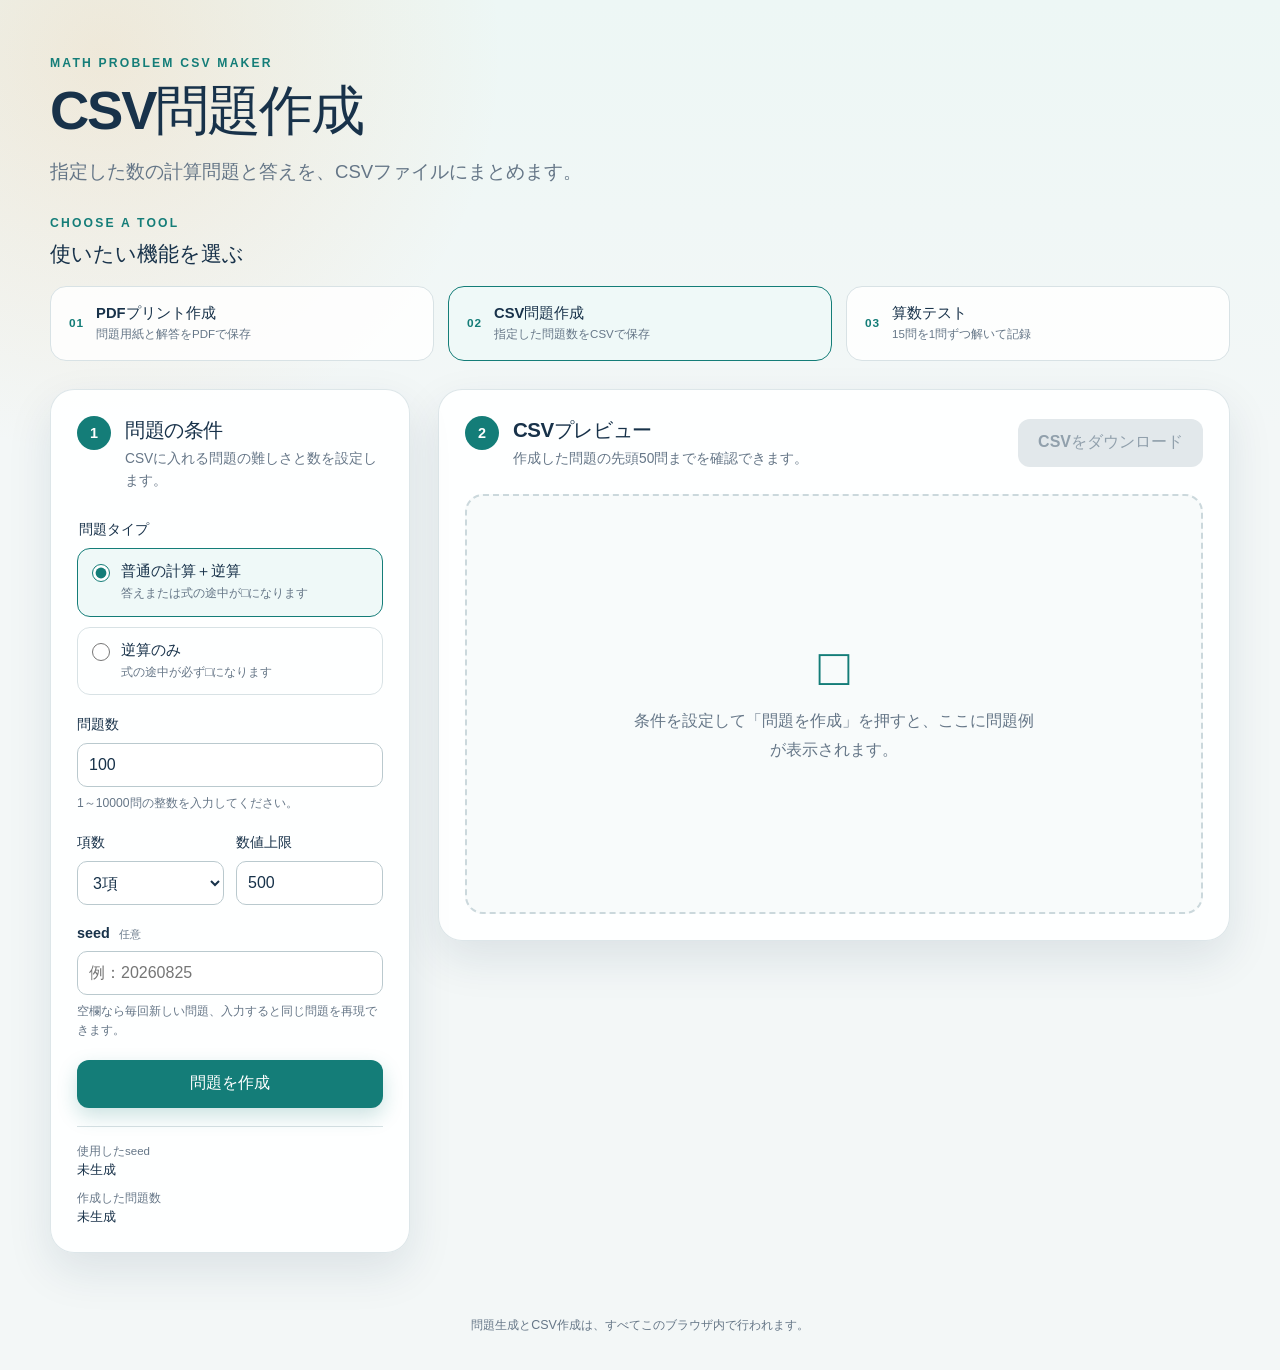
==== csv.html @ 553cdfaf "add 2 specification" ====
<!doctype html>
<html lang="ja">
<head>
  <meta charset="utf-8">
  <meta name="viewport" content="width=device-width, initial-scale=1">
  <meta name="description" content="条件を指定して算数問題を作成し、問題と答えをCSVファイルで保存できるツールです。">
  <meta name="color-scheme" content="light">
  <meta http-equiv="Content-Security-Policy" content="default-src 'self'; script-src 'self'; style-src 'self'; font-src 'self'; connect-src 'self'; img-src 'self' data: blob:; worker-src 'self' blob:; object-src 'none'; base-uri 'self'; form-action 'self'">
  <title>CSV問題作成｜算数プリント作成ツール</title>
  <link rel="stylesheet" href="css/style.css">
  <script defer src="js/generator.js"></script>
  <script defer src="js/csv.js"></script>
</head>
<body>
  <header class="site-header site-header--compact">
    <div class="site-header__inner">
      <p class="eyebrow">MATH PROBLEM CSV MAKER</p>
      <h1>CSV問題作成</h1>
      <p class="lead">指定した数の計算問題と答えを、CSVファイルにまとめます。</p>
    </div>
  </header>

  <nav class="feature-nav" aria-labelledby="feature-nav-title">
    <div class="feature-nav__inner">
      <div class="feature-nav__heading">
        <p class="eyebrow">CHOOSE A TOOL</p>
        <h2 id="feature-nav-title">使いたい機能を選ぶ</h2>
      </div>
      <div class="feature-nav__list">
        <a class="feature-card" href="index.html">
          <span class="feature-card__number" aria-hidden="true">01</span>
          <strong>PDFプリント作成</strong>
          <small>問題用紙と解答をPDFで保存</small>
        </a>
        <a class="feature-card is-current" href="#csv-form" aria-current="page">
          <span class="feature-card__number" aria-hidden="true">02</span>
          <strong>CSV問題作成</strong>
          <small>指定した問題数をCSVで保存</small>
        </a>
        <a class="feature-card" href="test.html">
          <span class="feature-card__number" aria-hidden="true">03</span>
          <strong>算数テスト</strong>
          <small>15問を1問ずつ解いて記録</small>
        </a>
      </div>
    </div>
  </nav>

  <main class="app-shell">
    <section class="settings-card" aria-labelledby="settings-title">
      <div class="section-heading">
        <span class="step-number" aria-hidden="true">1</span>
        <div>
          <h2 id="settings-title">問題の条件</h2>
          <p>CSVに入れる問題の難しさと数を設定します。</p>
        </div>
      </div>

      <form id="csv-form" novalidate>
        <fieldset class="form-group">
          <legend>問題タイプ</legend>
          <label class="choice-card">
            <input type="radio" name="problem-type" value="mixed" checked>
            <span>
              <strong>普通の計算＋逆算</strong>
              <small>答えまたは式の途中が□になります</small>
            </span>
          </label>
          <label class="choice-card">
            <input type="radio" name="problem-type" value="inverse">
            <span>
              <strong>逆算のみ</strong>
              <small>式の途中が必ず□になります</small>
            </span>
          </label>
        </fieldset>

        <label class="form-field" for="csv-problem-count">
          <span>問題数</span>
          <input id="csv-problem-count" name="problem-count" type="number" value="100" min="1" max="10000" step="1" inputmode="numeric" required aria-describedby="csv-problem-count-help">
          <small id="csv-problem-count-help">1～10000問の整数を入力してください。</small>
        </label>

        <div class="form-row">
          <label class="form-field" for="term-count">
            <span>項数</span>
            <select id="term-count" name="term-count">
              <option value="2">2項</option>
              <option value="3" selected>3項</option>
              <option value="4">4項</option>
            </select>
          </label>

          <label class="form-field" for="max-int">
            <span>数値上限</span>
            <input id="max-int" name="max-int" type="number" value="500" min="10" max="10000" step="1" inputmode="numeric" required>
          </label>
        </div>

        <label class="form-field" for="seed">
          <span>seed <em>任意</em></span>
          <input id="seed" name="seed" type="text" maxlength="80" autocomplete="off" placeholder="例：20260825" aria-describedby="seed-help">
          <small id="seed-help">空欄なら毎回新しい問題、入力すると同じ問題を再現できます。</small>
        </label>

        <div id="form-error" class="error-message" role="alert" aria-live="assertive" hidden></div>

        <button class="primary-button" type="submit">問題を作成</button>
      </form>

      <dl class="generation-status" aria-live="polite">
        <div>
          <dt>使用したseed</dt>
          <dd><output id="used-seed">未生成</output></dd>
        </div>
        <div>
          <dt>作成した問題数</dt>
          <dd><output id="generated-count">未生成</output></dd>
        </div>
      </dl>
    </section>

    <section class="preview-section" aria-labelledby="preview-title">
      <div class="preview-toolbar">
        <div class="section-heading">
          <span class="step-number" aria-hidden="true">2</span>
          <div>
            <h2 id="preview-title">CSVプレビュー</h2>
            <p id="preview-description">作成した問題の先頭50問までを確認できます。</p>
          </div>
        </div>
        <button id="csv-download-button" class="secondary-button" type="button" disabled>CSVをダウンロード</button>
      </div>

      <div id="preview-empty" class="preview-empty">
        <p class="preview-empty__symbol" aria-hidden="true">□</p>
        <p>条件を設定して「問題を作成」を押すと、ここに問題例が表示されます。</p>
      </div>

      <div id="problem-preview" class="problem-preview" hidden>
        <table class="problem-preview__table">
          <thead>
            <tr>
              <th scope="col">問題</th>
              <th scope="col">答え</th>
            </tr>
          </thead>
          <tbody id="problem-preview-body"></tbody>
        </table>
      </div>
    </section>
  </main>

  <footer class="site-footer">
    <p>問題生成とCSV作成は、すべてこのブラウザ内で行われます。</p>
  </footer>

  <noscript>
    <p class="noscript-message">このツールを使うにはJavaScriptを有効にしてください。</p>
  </noscript>
</body>
</html>
---- css/style.css ----
:root {
  --ink: #18324a;
  --muted: #657687;
  --paper: #ffffff;
  --canvas: #f3f7f7;
  --line: #d8e2e5;
  --primary: #147d78;
  --primary-dark: #0d615d;
  --accent: #f2a65a;
  --danger: #b3261e;
  --danger-bg: #fff0ef;
  --shadow: 0 18px 45px rgb(24 50 74 / 10%);
  font-family: "Yu Gothic", "Hiragino Kaku Gothic ProN", Meiryo, sans-serif;
  color: var(--ink);
  background: var(--canvas);
  font-synthesis: none;
}

* {
  box-sizing: border-box;
}

[hidden] {
  display: none !important;
}

html {
  min-width: 320px;
  background: var(--canvas);
}

body {
  min-height: 100vh;
  margin: 0;
  background:
    radial-gradient(circle at 8% 4%, rgb(242 166 90 / 18%), transparent 25rem),
    linear-gradient(180deg, #edf7f5 0, var(--canvas) 27rem);
}

button,
input,
select {
  font: inherit;
}

button {
  cursor: pointer;
}

button:disabled {
  cursor: not-allowed;
}

.site-header {
  padding: 56px 24px 42px;
}

.site-header__inner {
  width: min(1180px, 100%);
  margin: 0 auto;
}

.site-header--compact {
  padding-bottom: 28px;
}

.eyebrow {
  margin: 0 0 10px;
  color: var(--primary);
  font-size: 0.76rem;
  font-weight: 800;
  letter-spacing: 0.18em;
}

h1,
h2,
p {
  margin-top: 0;
}

h1 {
  margin-bottom: 12px;
  font-size: clamp(2rem, 5vw, 3.4rem);
  line-height: 1.15;
  letter-spacing: -0.04em;
}

.lead {
  max-width: 42rem;
  margin-bottom: 0;
  color: var(--muted);
  font-size: clamp(1rem, 2vw, 1.16rem);
  line-height: 1.8;
}

.feature-nav {
  width: min(1180px, calc(100% - 48px));
  margin: 0 auto 28px;
}

.feature-nav__inner {
  display: grid;
  gap: 18px;
}

.feature-nav__heading h2 {
  margin-bottom: 0;
  font-size: 1.3rem;
}

.feature-nav__list {
  display: grid;
  grid-template-columns: repeat(3, minmax(0, 1fr));
  gap: 14px;
}

.feature-card {
  display: grid;
  grid-template-columns: auto 1fr;
  gap: 3px 12px;
  align-items: center;
  min-width: 0;
  padding: 17px 18px;
  border: 1px solid var(--line);
  border-radius: 16px;
  color: var(--ink);
  background: rgb(255 255 255 / 84%);
  text-decoration: none;
  transition: border-color 160ms ease, transform 160ms ease, box-shadow 160ms ease;
}

.feature-card:hover {
  border-color: var(--primary);
  box-shadow: 0 8px 24px rgb(24 50 74 / 9%);
  transform: translateY(-1px);
}

.feature-card:focus-visible {
  outline: 3px solid rgb(242 166 90 / 55%);
  outline-offset: 3px;
}

.feature-card.is-current {
  border-color: var(--primary);
  background: #eff9f8;
}

.feature-card__number {
  grid-row: 1 / 3;
  color: var(--primary);
  font-size: 0.74rem;
  font-weight: 900;
  letter-spacing: 0.08em;
}

.feature-card strong,
.feature-card small {
  min-width: 0;
}

.feature-card strong {
  font-size: 0.92rem;
}

.feature-card small {
  color: var(--muted);
  font-size: 0.72rem;
  line-height: 1.45;
}

.app-shell {
  display: grid;
  grid-template-columns: minmax(280px, 360px) minmax(0, 1fr);
  gap: 28px;
  align-items: start;
  width: min(1180px, calc(100% - 48px));
  margin: 0 auto 64px;
}

.settings-card,
.preview-section {
  border: 1px solid rgb(216 226 229 / 85%);
  border-radius: 24px;
  background: rgb(255 255 255 / 92%);
  box-shadow: var(--shadow);
}

.settings-card {
  position: sticky;
  top: 24px;
  padding: 26px;
}

.section-heading {
  display: flex;
  gap: 14px;
  align-items: flex-start;
}

.section-heading h2 {
  margin-bottom: 4px;
  font-size: 1.28rem;
  letter-spacing: -0.02em;
}

.section-heading p {
  margin-bottom: 0;
  color: var(--muted);
  font-size: 0.86rem;
  line-height: 1.6;
}

.step-number {
  display: grid;
  flex: 0 0 34px;
  width: 34px;
  height: 34px;
  place-items: center;
  border-radius: 50%;
  color: #fff;
  background: var(--primary);
  font-size: 0.9rem;
  font-weight: 800;
}

#generator-form,
#csv-form,
#test-settings-form {
  display: grid;
  gap: 20px;
  margin-top: 28px;
}

.form-group {
  display: grid;
  gap: 10px;
  min-width: 0;
  margin: 0;
  padding: 0;
  border: 0;
}

.form-group legend,
.form-field > span {
  margin-bottom: 9px;
  font-size: 0.9rem;
  font-weight: 800;
}

.choice-card {
  display: flex;
  gap: 11px;
  align-items: flex-start;
  padding: 13px 14px;
  border: 1px solid var(--line);
  border-radius: 13px;
  transition: border-color 160ms ease, background 160ms ease;
}

.choice-card:has(input:checked) {
  border-color: var(--primary);
  background: #eff9f8;
}

.choice-card input {
  width: 18px;
  height: 18px;
  margin: 2px 0 0;
  accent-color: var(--primary);
}

.choice-card span {
  display: grid;
  gap: 3px;
}

.choice-card strong {
  font-size: 0.92rem;
}

.choice-card small,
.form-field small {
  color: var(--muted);
  font-size: 0.76rem;
  line-height: 1.55;
}

.form-row {
  display: grid;
  grid-template-columns: 1fr 1fr;
  gap: 12px;
}

.form-field {
  display: grid;
  min-width: 0;
}

.form-field em {
  margin-left: 5px;
  color: var(--muted);
  font-size: 0.7rem;
  font-style: normal;
  font-weight: 500;
}

.form-field > .form-field__label-row {
  display: flex;
  gap: 8px;
  align-items: baseline;
  flex-wrap: wrap;
}

.form-field .form-field__inline-help {
  margin: 0;
  font-weight: 500;
  white-space: nowrap;
}

.form-field input,
.form-field select {
  width: 100%;
  min-height: 44px;
  padding: 9px 11px;
  border: 1px solid #bac9ce;
  border-radius: 10px;
  color: var(--ink);
  background: #fff;
  outline: none;
}

.form-field input:focus,
.form-field select:focus,
.choice-card:has(input:focus-visible) {
  border-color: var(--primary);
  box-shadow: 0 0 0 3px rgb(20 125 120 / 16%);
}

.form-field small {
  margin-top: 7px;
}

.error-message {
  padding: 12px 14px;
  border: 1px solid #f3b9b4;
  border-radius: 10px;
  color: var(--danger);
  background: var(--danger-bg);
  font-size: 0.84rem;
  line-height: 1.6;
}

.primary-button,
.secondary-button {
  min-height: 48px;
  border: 0;
  border-radius: 12px;
  font-weight: 800;
  transition: transform 160ms ease, box-shadow 160ms ease, background 160ms ease;
}

.primary-button {
  color: #fff;
  background: var(--primary);
  box-shadow: 0 8px 20px rgb(20 125 120 / 22%);
}

.primary-button:hover:not(:disabled) {
  background: var(--primary-dark);
  transform: translateY(-1px);
}

.primary-button:focus-visible,
.secondary-button:focus-visible {
  outline: 3px solid rgb(242 166 90 / 55%);
  outline-offset: 3px;
}

.generation-status {
  margin: 18px 0 0;
  padding-top: 17px;
  border-top: 1px solid var(--line);
}

.generation-status div {
  display: grid;
  gap: 3px;
}

.generation-status div + div {
  margin-top: 12px;
}

.generation-status dt {
  color: var(--muted);
  font-size: 0.72rem;
}

.generation-status dd {
  overflow-wrap: anywhere;
  margin: 0;
  font-family: ui-monospace, SFMono-Regular, Consolas, monospace;
  font-size: 0.8rem;
}

.preview-section {
  min-width: 0;
  padding: 26px;
}

.preview-toolbar {
  display: flex;
  gap: 18px;
  align-items: center;
  justify-content: space-between;
  margin-bottom: 24px;
}

.secondary-button {
  flex: 0 0 auto;
  padding: 0 20px;
  color: #fff;
  background: var(--ink);
}

.secondary-button:hover:not(:disabled) {
  background: #0d2235;
  transform: translateY(-1px);
}

.secondary-button:disabled {
  color: #91a0ac;
  background: #e2e8eb;
}

.preview-empty {
  display: grid;
  min-height: 420px;
  padding: 40px;
  place-content: center;
  text-align: center;
  border: 2px dashed #cbd8dc;
  border-radius: 18px;
  color: var(--muted);
  background: #f8fbfb;
}

.preview-empty__symbol {
  margin-bottom: 14px;
  color: var(--primary);
  font-size: 3.2rem;
  line-height: 1;
}

.preview-empty p:last-child {
  max-width: 25rem;
  margin-bottom: 0;
  line-height: 1.8;
}

.problem-preview {
  min-width: 0;
  overflow: hidden;
  border: 1px solid #cbd8dc;
  border-radius: 18px;
  background: #fff;
}

.problem-preview__table {
  width: 100%;
  border-collapse: collapse;
  table-layout: fixed;
}

.problem-preview__table th {
  padding: 14px 18px;
  color: #fff;
  background: var(--ink);
  font-weight: 700;
  text-align: left;
}

.problem-preview__table th:first-child,
.problem-preview__table td:first-child {
  width: 74%;
}

.problem-preview__table th:last-child,
.problem-preview__table td:last-child {
  width: 26%;
  border-left: 1px solid #cbd8dc;
  text-align: center;
}

.problem-preview__table td {
  padding: 14px 18px;
  border-top: 1px solid #dce5e8;
  color: #17212b;
  font-size: 1rem;
  line-height: 1.65;
  overflow-wrap: anywhere;
  vertical-align: middle;
}

.problem-preview__table tbody tr:nth-child(even) {
  background: #f5f9f9;
}

.problem-preview__number {
  display: inline-block;
  width: 2.6em;
  color: var(--muted);
  font-size: 0.86em;
  font-variant-numeric: tabular-nums;
}

.problem-preview__expression {
  font-weight: 600;
}

.problem-preview__answer {
  color: var(--primary-dark) !important;
  font-size: 1.08rem !important;
  font-weight: 800;
  font-variant-numeric: tabular-nums;
}

.test-shell {
  width: min(820px, calc(100% - 48px));
  margin: 0 auto 64px;
}

.test-settings {
  position: static;
  width: min(580px, 100%);
  margin: 0 auto;
}

.test-card,
.results-card {
  padding: clamp(24px, 5vw, 48px);
  border: 1px solid rgb(216 226 229 / 85%);
  border-radius: 24px;
  background: rgb(255 255 255 / 94%);
  box-shadow: var(--shadow);
}

.test-progress-row {
  display: flex;
  gap: 18px;
  align-items: baseline;
  justify-content: space-between;
}

.test-progress,
.test-seed {
  margin-bottom: 10px;
}

.test-progress {
  color: var(--primary-dark);
  font-size: 1.05rem;
  font-weight: 900;
}

.test-seed {
  max-width: 55%;
  overflow-wrap: anywhere;
  color: var(--muted);
  font-family: ui-monospace, SFMono-Regular, Consolas, monospace;
  font-size: 0.7rem;
}

.progress-track {
  height: 8px;
  overflow: hidden;
  border-radius: 999px;
  background: #e1eceb;
}

.progress-track span {
  display: block;
  width: 0;
  height: 100%;
  border-radius: inherit;
  background: var(--primary);
  transition: width 240ms ease;
}

.test-expression {
  position: absolute;
  width: 1px;
  height: 1px;
  overflow: hidden;
  clip: rect(0 0 0 0);
  white-space: nowrap;
}

.test-expression__value {
  margin: clamp(44px, 8vw, 72px) 0;
  font-size: clamp(1.7rem, 6vw, 3rem);
  font-weight: 800;
  line-height: 1.45;
  text-align: center;
  overflow-wrap: anywhere;
}

.answer-form {
  display: grid;
  grid-template-columns: minmax(0, 1fr) auto;
  gap: 14px;
  align-items: end;
  width: min(520px, 100%);
  margin: 0 auto;
}

.answer-form .primary-button {
  min-width: 140px;
  padding: 0 24px;
}

.answer-form input {
  font-size: 1.25rem;
  font-weight: 700;
  text-align: center;
}

.answer-feedback {
  min-height: 1.8em;
  margin: 18px 0 0;
  font-weight: 800;
  text-align: center;
}

.answer-feedback.is-correct {
  color: var(--primary-dark);
}

.answer-feedback.is-incorrect {
  color: var(--danger);
}

.results-heading {
  margin-bottom: 28px;
  text-align: center;
}

.results-heading h2 {
  margin-bottom: 8px;
  font-size: clamp(1.5rem, 4vw, 2.1rem);
}

.results-heading p:last-child {
  margin-bottom: 0;
  color: var(--muted);
}

.summary-grid {
  display: grid;
  grid-template-columns: repeat(5, minmax(0, 1fr));
  gap: 10px;
  margin: 0 0 24px;
}

.summary-grid div {
  min-width: 0;
  padding: 14px 10px;
  border-radius: 12px;
  background: #f1f7f6;
  text-align: center;
}

.summary-grid dt {
  color: var(--muted);
  font-size: 0.68rem;
  line-height: 1.45;
}

.summary-grid dd {
  margin: 7px 0 0;
  color: var(--primary-dark);
  font-size: 1rem;
  font-weight: 900;
  font-variant-numeric: tabular-nums;
}

.slowest-card {
  display: grid;
  gap: 8px;
  margin-bottom: 24px;
  padding: 20px;
  border: 1px solid #efd0ae;
  border-radius: 14px;
  background: #fff8f0;
}

.slowest-card p {
  margin-bottom: 0;
  color: #8a531d;
  font-size: 0.75rem;
  font-weight: 800;
}

.slowest-card strong {
  font-size: 1.1rem;
  overflow-wrap: anywhere;
}

.slowest-card span {
  color: var(--muted);
  font-size: 0.82rem;
}

.slowest-card .slowest-answer {
  color: var(--ink);
  font-weight: 700;
}

.result-list-wrap {
  overflow-x: auto;
  border: 1px solid #cbd8dc;
  border-radius: 14px;
}

.result-list {
  width: 100%;
  min-width: 590px;
  border-collapse: collapse;
}

.result-list th,
.result-list td {
  padding: 12px 14px;
  border-top: 1px solid #dce5e8;
  text-align: left;
}

.result-list th {
  border-top: 0;
  color: #fff;
  background: var(--ink);
  font-size: 0.78rem;
}

.result-list td {
  font-size: 0.84rem;
  font-variant-numeric: tabular-nums;
}

.result-list tbody tr:nth-child(even) {
  background: #f5f9f9;
}

.result-list th:first-child,
.result-list td:first-child {
  width: 55%;
}

.result-actions {
  display: grid;
  grid-template-columns: 1fr 1fr;
  gap: 12px;
  margin-top: 24px;
}

.site-footer {
  padding: 0 24px 36px;
  color: var(--muted);
  text-align: center;
  font-size: 0.78rem;
}

.site-footer p {
  margin-bottom: 0;
}

.noscript-message {
  position: fixed;
  right: 20px;
  bottom: 20px;
  left: 20px;
  z-index: 10;
  margin: 0;
  padding: 16px;
  border-radius: 10px;
  color: #fff;
  text-align: center;
  background: var(--danger);
}

@media (max-width: 900px) {
  .site-header {
    padding-top: 40px;
  }

  .app-shell {
    grid-template-columns: 1fr;
  }

  .settings-card {
    position: static;
  }

  .summary-grid {
    grid-template-columns: repeat(3, minmax(0, 1fr));
  }
}

@media (max-width: 600px) {
  .site-header {
    padding: 32px 18px 28px;
  }

  .app-shell {
    gap: 18px;
    width: min(100% - 24px, 1180px);
    margin-bottom: 40px;
  }

  .feature-nav {
    width: min(100% - 24px, 1180px);
  }

  .feature-nav__list {
    grid-template-columns: 1fr;
    gap: 9px;
  }

  .feature-card {
    padding: 13px 15px;
  }

  .settings-card,
  .preview-section {
    padding: 20px;
    border-radius: 18px;
  }

  .preview-toolbar {
    align-items: stretch;
    flex-direction: column;
  }

  .secondary-button {
    width: 100%;
  }

  .problem-preview__table th,
  .problem-preview__table td {
    padding: 12px;
  }

  .problem-preview__table td {
    font-size: 0.9rem;
  }

  .problem-preview__table td:first-child {
    width: 78%;
    font-size: clamp(0.7rem, 2.8vw, 0.8rem);
    letter-spacing: -0.02em;
    overflow-wrap: normal;
    white-space: nowrap;
  }

  .problem-preview__table th:first-child {
    width: 78%;
  }

  .problem-preview__table th:last-child,
  .problem-preview__table td:last-child {
    width: 22%;
  }

  .problem-preview__answer {
    font-size: clamp(0.7rem, 2.8vw, 0.8rem) !important;
    overflow-wrap: normal;
    white-space: nowrap;
  }

  .test-shell {
    width: min(100% - 24px, 820px);
    margin-bottom: 40px;
  }

  .test-card,
  .results-card {
    border-radius: 18px;
  }

  .test-progress-row {
    display: block;
  }

  .test-seed {
    max-width: 100%;
  }

  .test-expression__value {
    margin: 38px 0;
    font-size: clamp(0.7rem, 3.5vw, 1.25rem);
    line-height: 1.35;
    letter-spacing: -0.04em;
    overflow-wrap: normal;
    white-space: nowrap;
  }

  .slowest-card strong {
    font-size: clamp(0.65rem, 3vw, 1rem);
    letter-spacing: -0.04em;
    overflow-wrap: normal;
    white-space: nowrap;
  }

  .answer-form,
  .result-actions {
    grid-template-columns: 1fr;
  }

  .answer-form .primary-button {
    width: 100%;
  }

  .summary-grid {
    grid-template-columns: repeat(2, minmax(0, 1fr));
  }
}

@media (max-width: 390px) {
  .form-row {
    grid-template-columns: 1fr;
  }

  .problem-preview__table th:first-child,
  .problem-preview__table td:first-child {
    width: 78%;
  }

  .problem-preview__table th:last-child,
  .problem-preview__table td:last-child {
    width: 22%;
  }

  .problem-preview__table th,
  .problem-preview__table td {
    padding: 10px 8px;
  }

  .problem-preview__number {
    width: 1.9em;
  }
}

@media (prefers-reduced-motion: reduce) {
  *,
  *::before,
  *::after {
    scroll-behavior: auto !important;
    transition-duration: 0.01ms !important;
  }
}
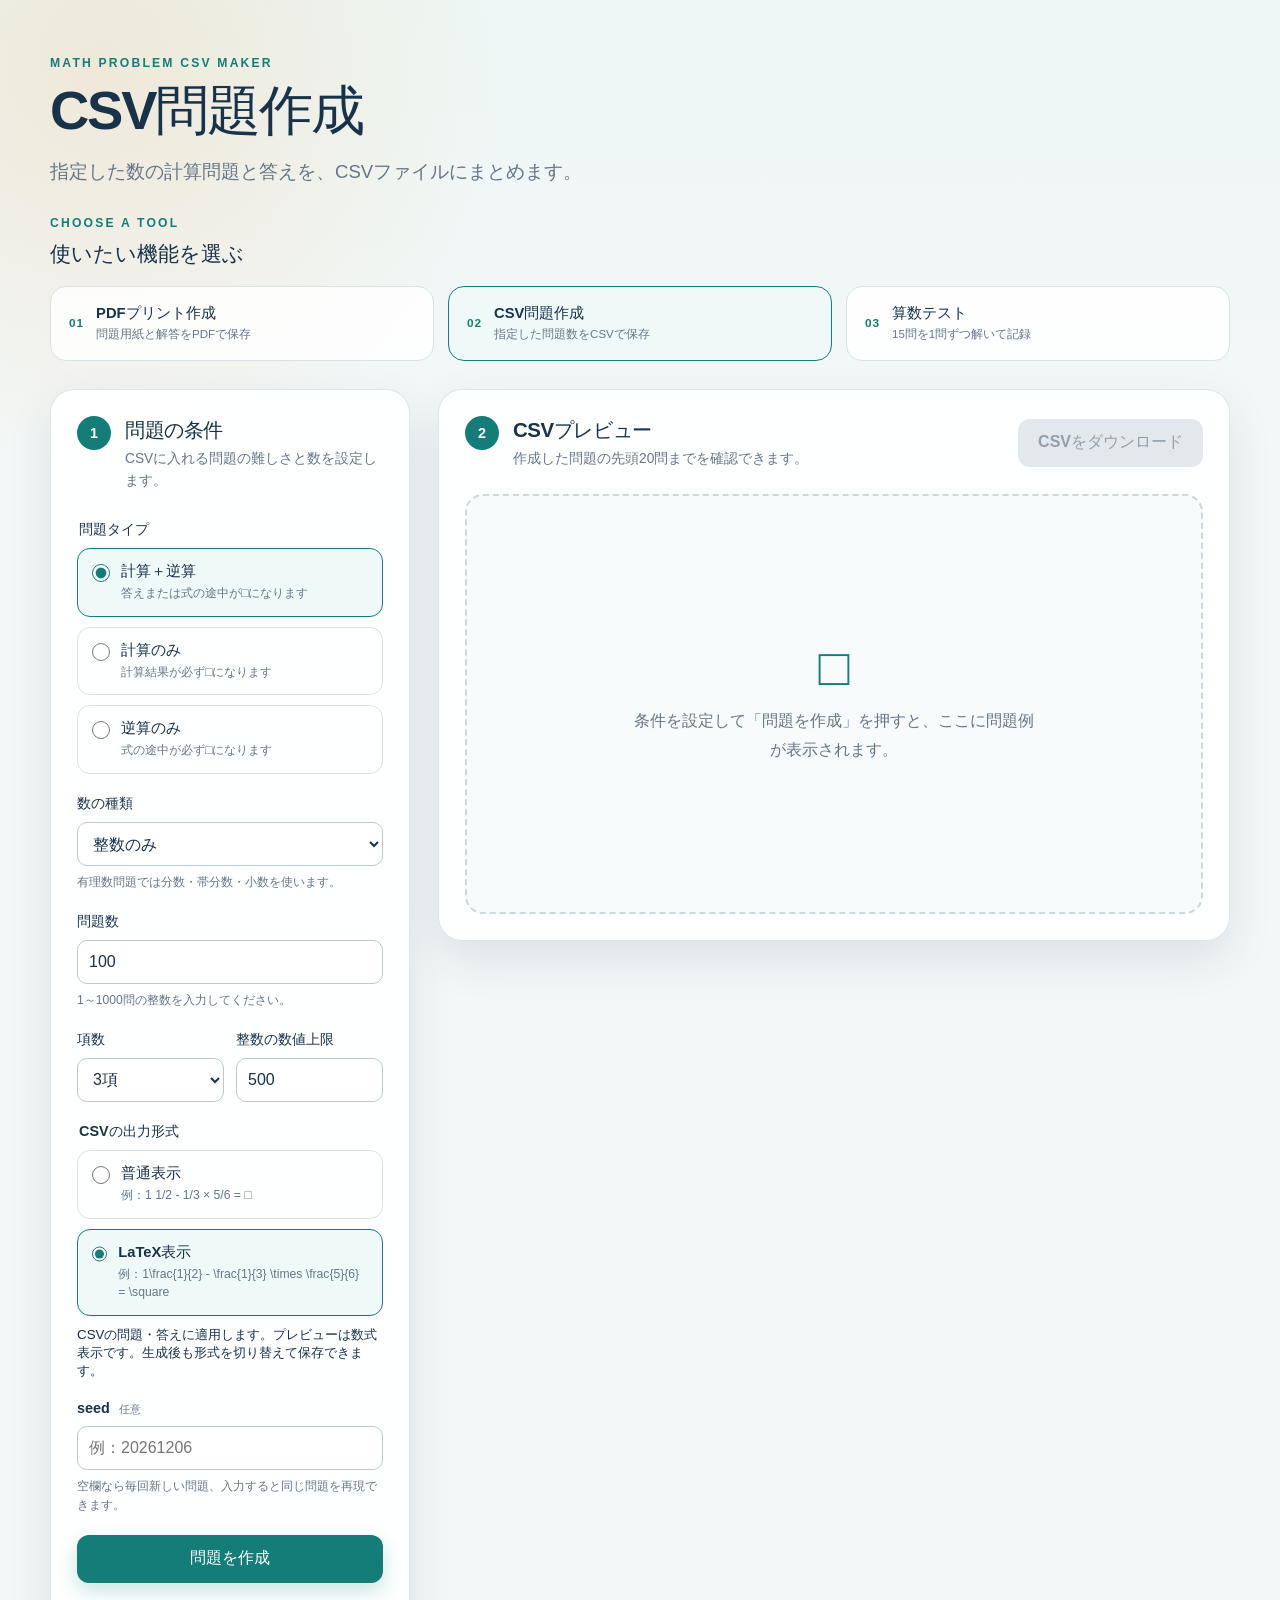
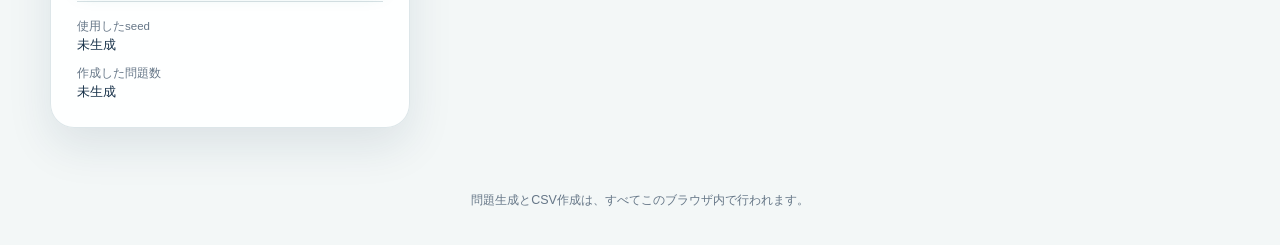
==== commit 5ff2f802: "Rational number correspondence" ====
--- a/csv.html
+++ b/csv.html
@@ -8,7 +8,11 @@
   <meta http-equiv="Content-Security-Policy" content="default-src 'self'; script-src 'self'; style-src 'self'; font-src 'self'; connect-src 'self'; img-src 'self' data: blob:; worker-src 'self' blob:; object-src 'none'; base-uri 'self'; form-action 'self'">
   <title>CSV問題作成｜算数プリント作成ツール</title>
   <link rel="stylesheet" href="css/style.css">
+  <link rel="stylesheet" href="katex/katex.min.css">
+  <script defer src="katex/katex.min.js"></script>
   <script defer src="js/generator.js"></script>
+  <script defer src="js/settings.js"></script>
+  <script defer src="js/math-display.js"></script>
   <script defer src="js/csv.js"></script>
 </head>
 <body>
@@ -62,9 +66,13 @@
           <label class="choice-card">
             <input type="radio" name="problem-type" value="mixed" checked>
             <span>
-              <strong>普通の計算＋逆算</strong>
+              <strong>計算＋逆算</strong>
               <small>答えまたは式の途中が□になります</small>
             </span>
+          </label>
+          <label class="choice-card">
+            <input type="radio" name="problem-type" value="calculation">
+            <span><strong>計算のみ</strong><small>計算結果が必ず□になります</small></span>
           </label>
           <label class="choice-card">
             <input type="radio" name="problem-type" value="inverse">
@@ -75,10 +83,26 @@
           </label>
         </fieldset>
 
+        <label class="form-field" for="number-type">
+          <span>数の種類</span>
+          <select id="number-type" name="number-type">
+            <option value="mixed">整数＋有理数</option>
+            <option value="integer" selected>整数のみ</option>
+            <option value="rational">有理数のみ</option>
+          </select>
+          <small>有理数問題では分数・帯分数・小数を使います。</small>
+        </label>
+
         <label class="form-field" for="csv-problem-count">
           <span>問題数</span>
-          <input id="csv-problem-count" name="problem-count" type="number" value="100" min="1" max="10000" step="1" inputmode="numeric" required aria-describedby="csv-problem-count-help">
-          <small id="csv-problem-count-help">1～10000問の整数を入力してください。</small>
+          <input id="csv-problem-count" name="problem-count" type="number" value="100" min="1" max="1000" step="1" inputmode="numeric" required aria-describedby="csv-problem-count-help">
+          <small id="csv-problem-count-help">1～1000問の整数を入力してください。</small>
+        </label>
+
+        <label id="integer-count-field" class="form-field" for="integer-count" hidden>
+          <span>整数問題数</span>
+          <input id="integer-count" name="integer-count" type="number" value="50" min="0" max="100" step="1" inputmode="numeric" disabled aria-describedby="rational-count-help">
+          <small id="rational-count-help" aria-live="polite">有理数問題：50問</small>
         </label>
 
         <div class="form-row">
@@ -92,10 +116,43 @@
           </label>
 
           <label class="form-field" for="max-int">
-            <span>数値上限</span>
+            <span>整数の数値上限</span>
             <input id="max-int" name="max-int" type="number" value="500" min="10" max="10000" step="1" inputmode="numeric" required>
           </label>
         </div>
+
+        <fieldset id="rational-settings" class="form-group rational-settings" hidden>
+          <legend>有理数の設定</legend>
+          <label class="form-field" for="max-num">
+            <span>計算結果の上限</span>
+            <input id="max-num" name="max-num" type="number" value="2" min="1" max="10" step="1" inputmode="numeric" disabled aria-describedby="max-num-help">
+            <small id="max-num-help">1～10の整数。途中の計算結果に適用します。式中の数はこの値を超える場合があります。</small>
+          </label>
+          <label class="form-field" for="max-denominator">
+            <span>分母の設定</span>
+            <input id="max-denominator" name="max-denominator" type="number" value="6" min="2" max="10" step="1" inputmode="numeric" disabled aria-describedby="max-denominator-help">
+            <small id="max-denominator-help">2～10の整数。加減算で追加する数の分母の上限です。乗除算や計算結果では、より大きな分母も使います。</small>
+          </label>
+        </fieldset>
+
+        <fieldset class="form-group" aria-describedby="csv-output-format-help">
+          <legend>CSVの出力形式</legend>
+          <label class="choice-card">
+            <input type="radio" name="csv-output-format" value="plain">
+            <span>
+              <strong>普通表示</strong>
+              <small>例：1 1/2 - 1/3 × 5/6 = □</small>
+            </span>
+          </label>
+          <label class="choice-card">
+            <input type="radio" name="csv-output-format" value="latex" checked>
+            <span>
+              <strong>LaTeX表示</strong>
+              <small>例：1\frac{1}{2} - \frac{1}{3} \times \frac{5}{6} = \square</small>
+            </span>
+          </label>
+          <small id="csv-output-format-help">CSVの問題・答えに適用します。プレビューは数式表示です。生成後も形式を切り替えて保存できます。</small>
+        </fieldset>
 
         <label class="form-field" for="seed">
           <span>seed <em>任意</em></span>
@@ -104,6 +161,7 @@
         </label>
 
         <div id="form-error" class="error-message" role="alert" aria-live="assertive" hidden></div>
+        <p id="generation-progress" class="generation-progress" role="status" hidden></p>
 
         <button class="primary-button" type="submit">問題を作成</button>
       </form>
@@ -126,7 +184,7 @@
           <span class="step-number" aria-hidden="true">2</span>
           <div>
             <h2 id="preview-title">CSVプレビュー</h2>
-            <p id="preview-description">作成した問題の先頭50問までを確認できます。</p>
+            <p id="preview-description">作成した問題の先頭20問までを確認できます。</p>
           </div>
         </div>
         <button id="csv-download-button" class="secondary-button" type="button" disabled>CSVをダウンロード</button>
--- a/css/style.css
+++ b/css/style.css
@@ -20,6 +20,43 @@
   box-sizing: border-box;
 }
 
+.form-group.rational-settings {
+  padding: 16px;
+  border: 1px solid var(--line);
+  border-radius: 12px;
+  background: #f5faf9;
+}
+
+.generation-progress {
+  color: var(--primary-dark);
+  font-size: 0.9rem;
+  line-height: 1.6;
+}
+
+.problem-preview__table .katex {
+  font-size: 1.1em;
+}
+
+.math-formula {
+  display: block;
+  max-width: 100%;
+  overflow-x: auto;
+  padding: 0.4em 0;
+  white-space: nowrap;
+  font-weight: 400;
+}
+
+.problem-preview__expression:has(.math-formula) {
+  display: inline-block;
+  max-width: calc(100% - 2.6rem);
+  vertical-align: middle;
+}
+
+.problem-preview__table td:has(.katex) {
+  padding-top: 18px;
+  padding-bottom: 18px;
+}
+
 [hidden] {
   display: none !important;
 }
@@ -854,6 +891,11 @@
     font-size: 0.9rem;
   }
 
+  /* スマホでは有理数の数式全体を1.2倍にし、小数だけの場合もサイズをそろえる。 */
+  .problem-preview__table .katex {
+    font-size: 1.32em;
+  }
+
   .problem-preview__table td:first-child {
     width: 78%;
     font-size: clamp(0.7rem, 2.8vw, 0.8rem);
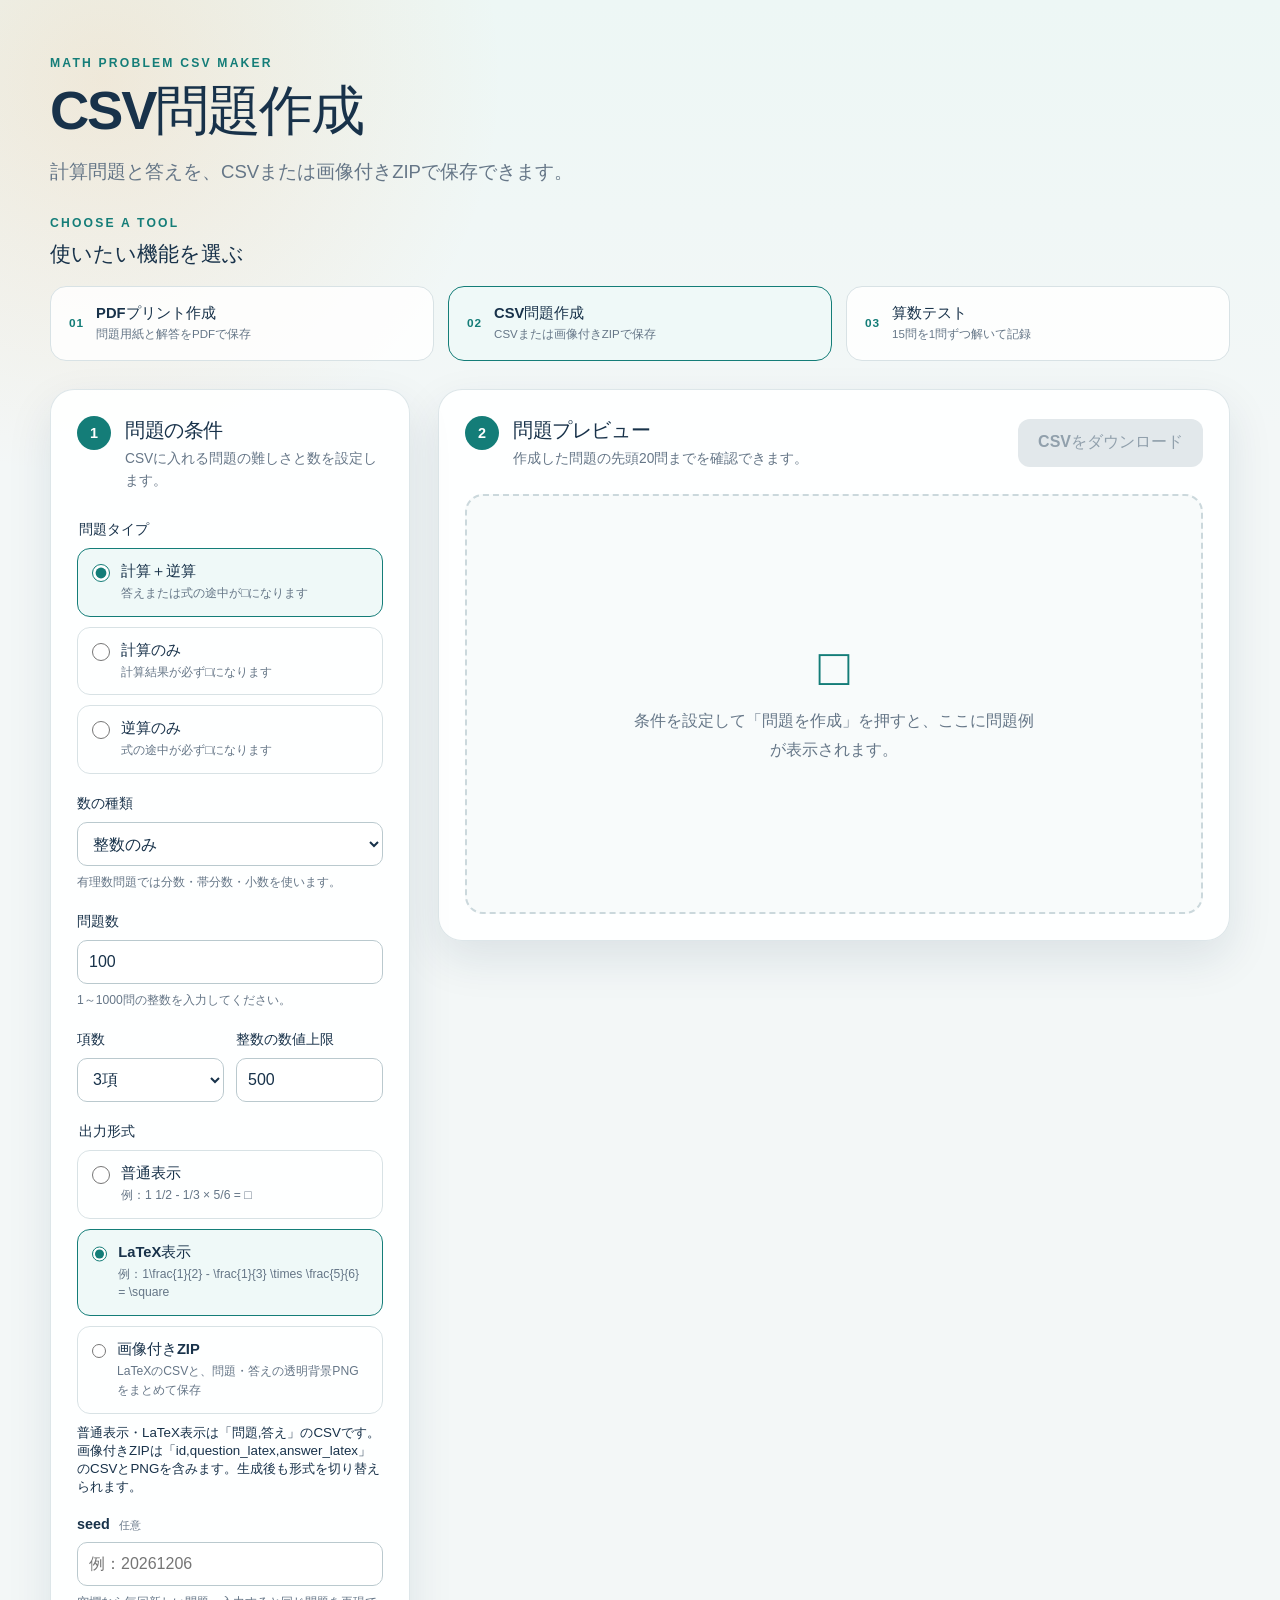
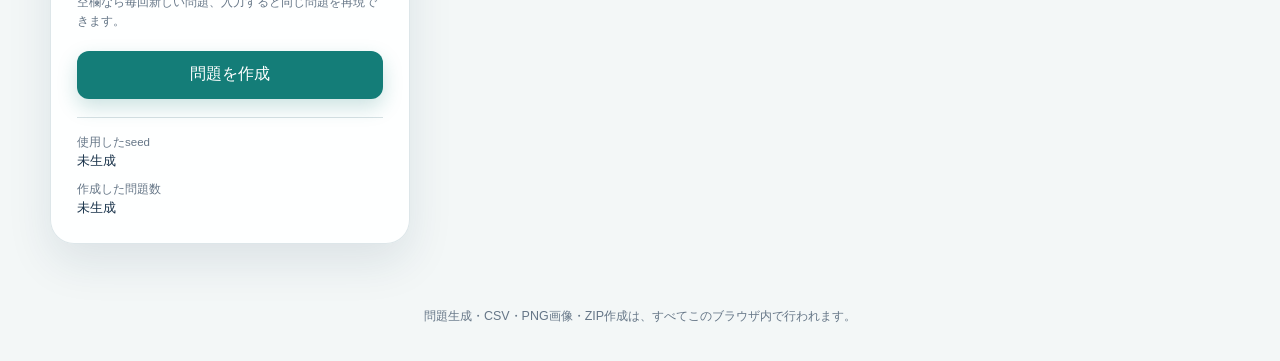
==== commit acd86b00: "Implement ZIP download function" ====
--- a/csv.html
+++ b/csv.html
@@ -3,16 +3,20 @@
 <head>
   <meta charset="utf-8">
   <meta name="viewport" content="width=device-width, initial-scale=1">
-  <meta name="description" content="条件を指定して算数問題を作成し、問題と答えをCSVファイルで保存できるツールです。">
+  <meta name="description" content="条件を指定して算数問題を作成し、CSVまたは問題・解答のPNG画像付きZIPで保存できるツールです。">
   <meta name="color-scheme" content="light">
-  <meta http-equiv="Content-Security-Policy" content="default-src 'self'; script-src 'self'; style-src 'self'; font-src 'self'; connect-src 'self'; img-src 'self' data: blob:; worker-src 'self' blob:; object-src 'none'; base-uri 'self'; form-action 'self'">
+  <!-- PNG画像内の数式スタイルと埋め込みフォントに対応。スクリプト・通信先は同一サイトに限定する。 -->
+  <meta http-equiv="Content-Security-Policy" content="default-src 'self'; script-src 'self'; style-src 'self' 'unsafe-inline'; font-src 'self' data:; connect-src 'self'; img-src 'self' data: blob:; worker-src 'self' blob:; object-src 'none'; base-uri 'self'; form-action 'self'">
   <title>CSV問題作成｜算数プリント作成ツール</title>
   <link rel="stylesheet" href="css/style.css">
-  <link rel="stylesheet" href="katex/katex.min.css">
+  <link id="katex-stylesheet" rel="stylesheet" href="katex/katex.min.css">
   <script defer src="katex/katex.min.js"></script>
   <script defer src="js/generator.js"></script>
   <script defer src="js/settings.js"></script>
   <script defer src="js/math-display.js"></script>
+  <script defer src="vendor/html-to-image.js"></script>
+  <script defer src="vendor/fflate.js"></script>
+  <script defer src="js/zip-export.js"></script>
   <script defer src="js/csv.js"></script>
 </head>
 <body>
@@ -20,7 +24,7 @@
     <div class="site-header__inner">
       <p class="eyebrow">MATH PROBLEM CSV MAKER</p>
       <h1>CSV問題作成</h1>
-      <p class="lead">指定した数の計算問題と答えを、CSVファイルにまとめます。</p>
+      <p class="lead">計算問題と答えを、CSVまたは画像付きZIPで保存できます。</p>
     </div>
   </header>
 
@@ -39,7 +43,7 @@
         <a class="feature-card is-current" href="#csv-form" aria-current="page">
           <span class="feature-card__number" aria-hidden="true">02</span>
           <strong>CSV問題作成</strong>
-          <small>指定した問題数をCSVで保存</small>
+          <small>CSVまたは画像付きZIPで保存</small>
         </a>
         <a class="feature-card" href="test.html">
           <span class="feature-card__number" aria-hidden="true">03</span>
@@ -136,7 +140,7 @@
         </fieldset>
 
         <fieldset class="form-group" aria-describedby="csv-output-format-help">
-          <legend>CSVの出力形式</legend>
+          <legend>出力形式</legend>
           <label class="choice-card">
             <input type="radio" name="csv-output-format" value="plain">
             <span>
@@ -151,7 +155,14 @@
               <small>例：1\frac{1}{2} - \frac{1}{3} \times \frac{5}{6} = \square</small>
             </span>
           </label>
-          <small id="csv-output-format-help">CSVの問題・答えに適用します。プレビューは数式表示です。生成後も形式を切り替えて保存できます。</small>
+          <label class="choice-card">
+            <input type="radio" name="csv-output-format" value="zip">
+            <span>
+              <strong>画像付きZIP</strong>
+              <small>LaTeXのCSVと、問題・答えの透明背景PNGをまとめて保存</small>
+            </span>
+          </label>
+          <small id="csv-output-format-help">普通表示・LaTeX表示は「問題,答え」のCSVです。画像付きZIPは「id,question_latex,answer_latex」のCSVとPNGを含みます。生成後も形式を切り替えられます。</small>
         </fieldset>
 
         <label class="form-field" for="seed">
@@ -183,11 +194,21 @@
         <div class="section-heading">
           <span class="step-number" aria-hidden="true">2</span>
           <div>
-            <h2 id="preview-title">CSVプレビュー</h2>
+            <h2 id="preview-title">問題プレビュー</h2>
             <p id="preview-description">作成した問題の先頭20問までを確認できます。</p>
           </div>
         </div>
         <button id="csv-download-button" class="secondary-button" type="button" disabled>CSVをダウンロード</button>
+      </div>
+
+      <div id="zip-export-status" class="zip-export-status" hidden>
+        <p id="zip-export-progress" class="generation-progress" role="status" aria-live="polite"></p>
+        <progress id="zip-export-meter" value="0" max="1" aria-label="画像作成の進捗" hidden></progress>
+        <div class="zip-export-actions">
+          <button id="zip-cancel-button" class="secondary-button" type="button" hidden>ZIP作成をキャンセル</button>
+          <a id="zip-save-link" class="secondary-button" download="math_questions.zip" hidden>作成済みZIPを保存</a>
+        </div>
+        <p id="zip-save-help" hidden>保存が始まらない場合や、もう一度保存する場合は「作成済みZIPを保存」を押してください。</p>
       </div>
 
       <div id="preview-empty" class="preview-empty">
@@ -210,7 +231,7 @@
   </main>
 
   <footer class="site-footer">
-    <p>問題生成とCSV作成は、すべてこのブラウザ内で行われます。</p>
+    <p>問題生成・CSV・PNG画像・ZIP作成は、すべてこのブラウザ内で行われます。</p>
   </footer>
 
   <noscript>
--- a/css/style.css
+++ b/css/style.css
@@ -33,6 +33,62 @@
   line-height: 1.6;
 }
 
+.zip-export-status {
+  margin: 0 0 20px;
+  padding: 16px;
+  border: 1px solid var(--line);
+  border-radius: 12px;
+  background: var(--paper);
+}
+
+.zip-export-status progress {
+  width: 100%;
+  accent-color: var(--primary);
+}
+
+.zip-export-actions {
+  display: flex;
+  flex-wrap: wrap;
+  gap: 12px;
+}
+
+.zip-export-actions a {
+  display: inline-flex;
+  align-items: center;
+  justify-content: center;
+  text-decoration: none;
+}
+
+/* 親だけを画面外に置き、画像化する子に座標・透明度の補正を持ち込まない。 */
+.math-image-workspace {
+  position: fixed;
+  left: -100000px;
+  top: 0;
+  width: max-content;
+  pointer-events: none;
+}
+
+.math-image-export {
+  display: inline-block;
+  width: max-content;
+  max-width: none;
+  padding: 12px;
+  margin: 0;
+  color: #000;
+  background: transparent;
+  font-family: KaTeX_Main, serif;
+  font-size: 24px;
+  font-weight: 400;
+  line-height: 1.5;
+  white-space: nowrap;
+  text-align: left;
+}
+
+.math-image-export .katex {
+  font-size: 1em;
+  white-space: nowrap;
+}
+
 .problem-preview__table .katex {
   font-size: 1.1em;
 }
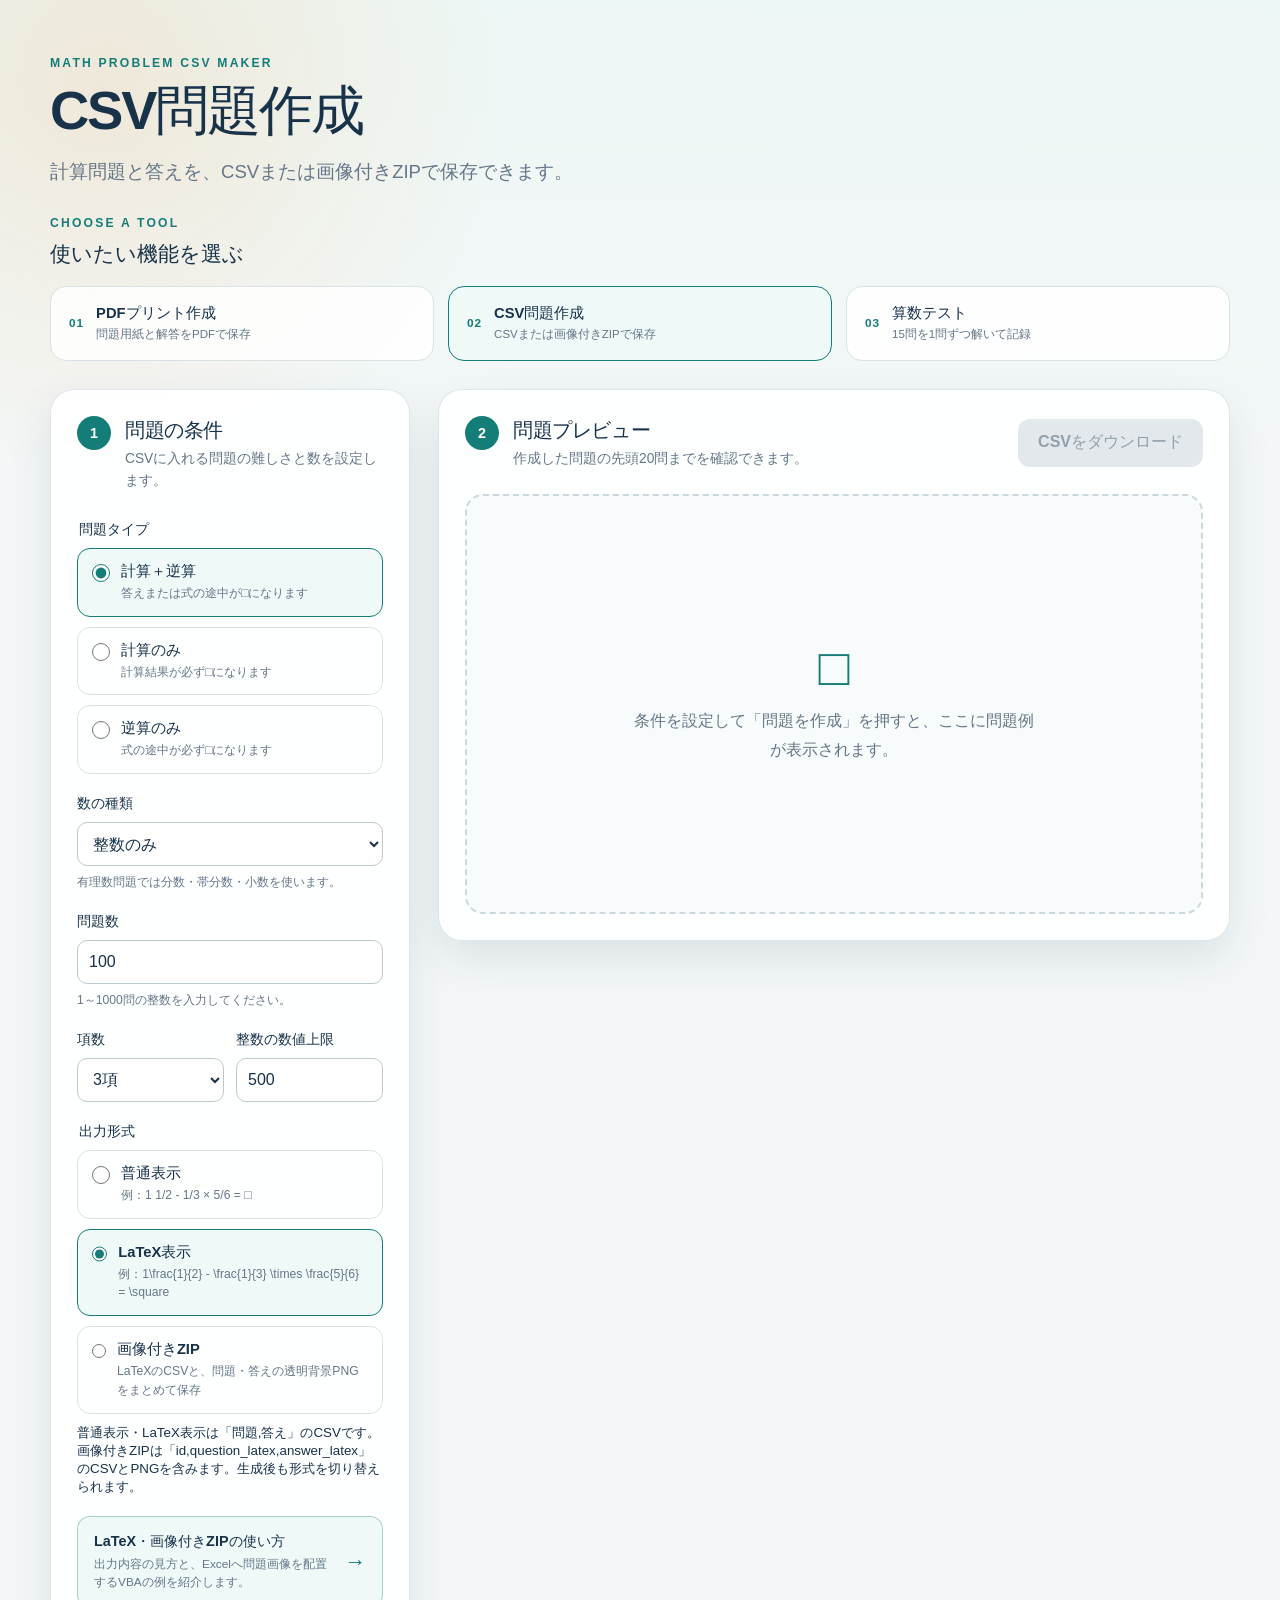
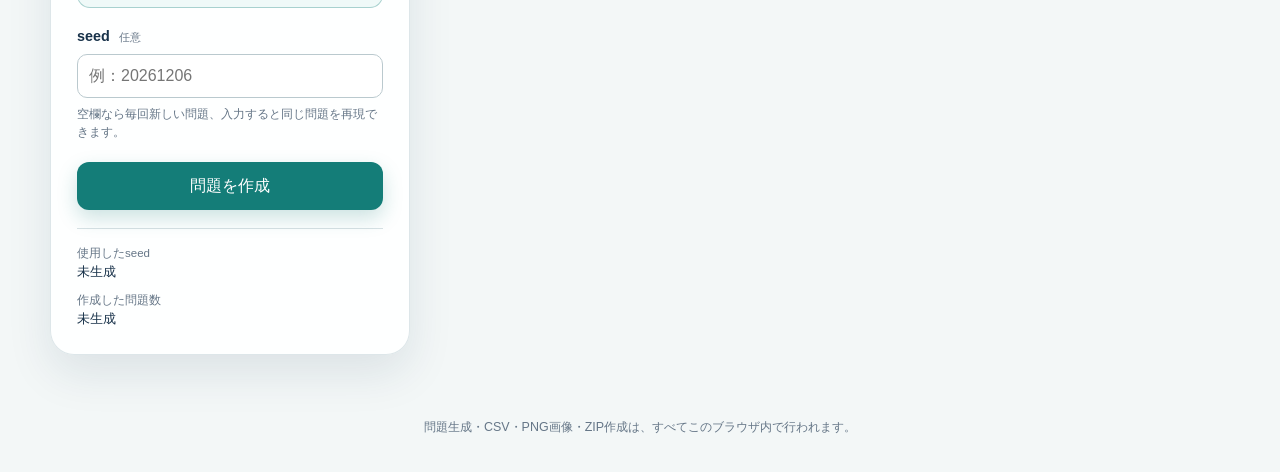
==== commit 399df2f7: "Add explanation on how to use zip and latex features" ====
--- a/csv.html
+++ b/csv.html
@@ -165,6 +165,14 @@
           <small id="csv-output-format-help">普通表示・LaTeX表示は「問題,答え」のCSVです。画像付きZIPは「id,question_latex,answer_latex」のCSVとPNGを含みます。生成後も形式を切り替えられます。</small>
         </fieldset>
 
+        <a class="format-guide-link" href="csv-guide.html">
+          <span>
+            <strong>LaTeX・画像付きZIPの使い方</strong>
+            <small>出力内容の見方と、Excelへ問題画像を配置するVBAの例を紹介します。</small>
+          </span>
+          <span class="format-guide-link__arrow" aria-hidden="true">→</span>
+        </a>
+
         <label class="form-field" for="seed">
           <span>seed <em>任意</em></span>
           <input id="seed" name="seed" type="text" maxlength="80" autocomplete="off" placeholder="例：20260825" aria-describedby="seed-help">
--- a/css/style.css
+++ b/css/style.css
@@ -1,3 +1,4 @@
+/* 共通の色・影・基本フォントをまとめる。各部品はCSS変数を参照して配色をそろえる。 */
 :root {
   --ink: #18324a;
   --muted: #657687;
@@ -16,10 +17,12 @@
   font-synthesis: none;
 }
 
+/* 幅と高さにpaddingとborderを含め、指定幅からのはみ出しを防ぐ。 */
 * {
   box-sizing: border-box;
 }
 
+/* 有理数専用の設定を、背景と余白でほかの項目から区別する。 */
 .form-group.rational-settings {
   padding: 16px;
   border: 1px solid var(--line);
@@ -27,12 +30,14 @@
   background: #f5faf9;
 }
 
+/* 問題生成の進捗をフォーム内の補助情報として表示する。 */
 .generation-progress {
   color: var(--primary-dark);
   font-size: 0.9rem;
   line-height: 1.6;
 }
 
+/* ZIP作成の進捗と保存・中止操作をまとめる領域。 */
 .zip-export-status {
   margin: 0 0 20px;
   padding: 16px;
@@ -46,6 +51,7 @@
   accent-color: var(--primary);
 }
 
+/* 保存と中止の操作を横並びにし、幅が足りなければ折り返す。 */
 .zip-export-actions {
   display: flex;
   flex-wrap: wrap;
@@ -68,6 +74,7 @@
   pointer-events: none;
 }
 
+/* PNG用の数式は24pxを基準に、式に応じた幅と透明な余白を持たせる。 */
 .math-image-export {
   display: inline-block;
   width: max-content;
@@ -84,15 +91,18 @@
   text-align: left;
 }
 
+/* 画像用のKaTeXは親の文字サイズを使い、数式を1行で描く。 */
 .math-image-export .katex {
   font-size: 1em;
   white-space: nowrap;
 }
 
+/* 通常の数式を親文字サイズの1.1倍にする。スマホ用の値は後方で上書きする。 */
 .problem-preview__table .katex {
   font-size: 1.1em;
 }
 
+/* 数式を折り返さず、幅を超えた部分は横スクロールで読めるようにする。 */
 .math-formula {
   display: block;
   max-width: 100%;
@@ -102,26 +112,31 @@
   font-weight: 400;
 }
 
+/* 問題番号の幅を残し、数式が列全体を押し広げないようにする。 */
 .problem-preview__expression:has(.math-formula) {
   display: inline-block;
   max-width: calc(100% - 2.6rem);
   vertical-align: middle;
 }
 
+/* 分数の上下が詰まらないよう、KaTeXを含むセルに縦の余白を足す。 */
 .problem-preview__table td:has(.katex) {
   padding-top: 18px;
   padding-bottom: 18px;
 }
 
+/* JSによるhidden切り替えを優先し、部品のdisplay指定による非表示の解除を防ぐ。 */
 [hidden] {
   display: none !important;
 }
 
+/* ページ全体の最小幅を320pxにそろえる。 */
 html {
   min-width: 320px;
   background: var(--canvas);
 }
 
+/* 標準の外側余白をなくし、ページ全体に淡いグラデーションを敷く。 */
 body {
   min-height: 100vh;
   margin: 0;
@@ -130,6 +145,7 @@
     linear-gradient(180deg, #edf7f5 0, var(--canvas) 27rem);
 }
 
+/* 入力部品にもページと同じフォントを継承させる。 */
 button,
 input,
 select {
@@ -140,10 +156,12 @@
   cursor: pointer;
 }
 
+/* 操作できないボタンはカーソルでも無効状態を示す。 */
 button:disabled {
   cursor: not-allowed;
 }
 
+/* ページ上部の見出し領域に余白を設ける。 */
 .site-header {
   padding: 56px 24px 42px;
 }
@@ -157,6 +175,7 @@
   padding-bottom: 28px;
 }
 
+/* 見出し上の小さなラベルを色と文字間隔で本文から区別する。 */
 .eyebrow {
   margin: 0 0 10px;
   color: var(--primary);
@@ -171,6 +190,7 @@
   margin-top: 0;
 }
 
+/* 画面幅に合わせて大見出しを拡縮し、clampで最小・最大サイズを制限する。 */
 h1 {
   margin-bottom: 12px;
   font-size: clamp(2rem, 5vw, 3.4rem);
@@ -178,6 +198,7 @@
   letter-spacing: -0.04em;
 }
 
+/* 導入文の行幅を制限し、長い説明にも読みやすい行間を確保する。 */
 .lead {
   max-width: 42rem;
   margin-bottom: 0;
@@ -186,6 +207,7 @@
   line-height: 1.8;
 }
 
+/* 機能へのナビゲーションを本文と同じ最大幅に配置する。 */
 .feature-nav {
   width: min(1180px, calc(100% - 48px));
   margin: 0 auto 28px;
@@ -201,12 +223,14 @@
   font-size: 1.3rem;
 }
 
+/* 通常幅では3つの機能を均等な列に並べる。 */
 .feature-nav__list {
   display: grid;
   grid-template-columns: repeat(3, minmax(0, 1fr));
   gap: 14px;
 }
 
+/* 機能番号と説明を2列に配置し、リンク全体をカードとして見せる。 */
 .feature-card {
   display: grid;
   grid-template-columns: auto 1fr;
@@ -222,22 +246,26 @@
   transition: border-color 160ms ease, transform 160ms ease, box-shadow 160ms ease;
 }
 
+/* ポインターを重ねたカードを枠・影・わずかな移動で強調する。 */
 .feature-card:hover {
   border-color: var(--primary);
   box-shadow: 0 8px 24px rgb(24 50 74 / 9%);
   transform: translateY(-1px);
 }
 
+/* キーボードで選んだリンクを見失わないよう輪郭を付ける。 */
 .feature-card:focus-visible {
   outline: 3px solid rgb(242 166 90 / 55%);
   outline-offset: 3px;
 }
 
+/* 現在開いている機能を背景と枠線で示す。 */
 .feature-card.is-current {
   border-color: var(--primary);
   background: #eff9f8;
 }
 
+/* 機能番号を説明の2行分にまたがって配置する。 */
 .feature-card__number {
   grid-row: 1 / 3;
   color: var(--primary);
@@ -261,6 +289,7 @@
   line-height: 1.45;
 }
 
+/* 設定欄とプレビューを2列にする。右列の最小幅を0にし、長い式による幅の拡大を抑える。 */
 .app-shell {
   display: grid;
   grid-template-columns: minmax(280px, 360px) minmax(0, 1fr);
@@ -270,6 +299,7 @@
   margin: 0 auto 64px;
 }
 
+/* 設定欄とプレビューの枠・角丸・背景・影を統一する。 */
 .settings-card,
 .preview-section {
   border: 1px solid rgb(216 226 229 / 85%);
@@ -278,12 +308,14 @@
   box-shadow: var(--shadow);
 }
 
+/* 広い画面では設定欄を上端から24pxの位置に追従させる。 */
 .settings-card {
   position: sticky;
   top: 24px;
   padding: 26px;
 }
 
+/* ステップ番号と見出し文を横並びにして、上端をそろえる。 */
 .section-heading {
   display: flex;
   gap: 14px;
@@ -303,6 +335,7 @@
   line-height: 1.6;
 }
 
+/* 手順番号を縮まない円形の目印として表示する。 */
 .step-number {
   display: grid;
   flex: 0 0 34px;
@@ -316,6 +349,7 @@
   font-weight: 800;
 }
 
+/* 各機能の設定フォームの項目間隔を統一する。 */
 #generator-form,
 #csv-form,
 #test-settings-form {
@@ -324,6 +358,7 @@
   margin-top: 28px;
 }
 
+/* グループの標準の枠と余白をリセットし、内部をグリッドで並べる。 */
 .form-group {
   display: grid;
   gap: 10px;
@@ -340,6 +375,7 @@
   font-weight: 800;
 }
 
+/* ラジオボタンと説明文をカード状に配置する。 */
 .choice-card {
   display: flex;
   gap: 11px;
@@ -350,6 +386,7 @@
   transition: border-color 160ms ease, background 160ms ease;
 }
 
+/* 内部のラジオボタンが選択されたら親カードの背景と枠を変える。 */
 .choice-card:has(input:checked) {
   border-color: var(--primary);
   background: #eff9f8;
@@ -378,6 +415,7 @@
   line-height: 1.55;
 }
 
+/* 関連する2つの入力欄を均等幅で横に並べる。 */
 .form-row {
   display: grid;
   grid-template-columns: 1fr 1fr;
@@ -397,6 +435,7 @@
   font-weight: 500;
 }
 
+/* ラベルと補足を同じ行に置き、狭い場合は折り返す。 */
 .form-field > .form-field__label-row {
   display: flex;
   gap: 8px;
@@ -410,6 +449,7 @@
   white-space: nowrap;
 }
 
+/* 入力欄を利用可能な幅いっぱいに広げ、操作しやすい高さを確保する。 */
 .form-field input,
 .form-field select {
   width: 100%;
@@ -422,6 +462,7 @@
   outline: none;
 }
 
+/* 入力欄と選択カードのフォーカスを共通の色と影で示す。 */
 .form-field input:focus,
 .form-field select:focus,
 .choice-card:has(input:focus-visible) {
@@ -433,6 +474,55 @@
   margin-top: 7px;
 }
 
+/* CSVの出力形式から、LaTeXと画像の利用例へ移動する案内カード。 */
+.format-guide-link {
+  display: flex;
+  gap: 16px;
+  align-items: center;
+  justify-content: space-between;
+  padding: 15px 16px;
+  border: 1px solid rgb(20 125 120 / 32%);
+  border-radius: 13px;
+  color: var(--ink);
+  background: #eff9f8;
+  text-decoration: none;
+  transition: border-color 160ms ease, transform 160ms ease, box-shadow 160ms ease;
+}
+
+.format-guide-link span:first-child {
+  display: grid;
+  gap: 4px;
+}
+
+.format-guide-link strong {
+  font-size: 0.9rem;
+}
+
+.format-guide-link small {
+  color: var(--muted);
+  font-size: 0.74rem;
+  line-height: 1.55;
+}
+
+.format-guide-link__arrow {
+  flex: 0 0 auto;
+  color: var(--primary);
+  font-size: 1.35rem;
+  font-weight: 900;
+}
+
+.format-guide-link:hover {
+  border-color: var(--primary);
+  box-shadow: 0 8px 20px rgb(20 125 120 / 10%);
+  transform: translateY(-1px);
+}
+
+.format-guide-link:focus-visible {
+  outline: 3px solid rgb(242 166 90 / 55%);
+  outline-offset: 3px;
+}
+
+/* 設定や生成のエラーを警告色の枠と背景で表示する。 */
 .error-message {
   padding: 12px 14px;
   border: 1px solid #f3b9b4;
@@ -443,6 +533,7 @@
   line-height: 1.6;
 }
 
+/* 主要・補助ボタンの高さ、角丸、文字の太さと状態変化の速さを統一する。 */
 .primary-button,
 .secondary-button {
   min-height: 48px;
@@ -458,6 +549,7 @@
   box-shadow: 0 8px 20px rgb(20 125 120 / 22%);
 }
 
+/* 有効な主要ボタンだけに、ホバー時の色と位置の変化を付ける。 */
 .primary-button:hover:not(:disabled) {
   background: var(--primary-dark);
   transform: translateY(-1px);
@@ -469,6 +561,7 @@
   outline-offset: 3px;
 }
 
+/* 生成数とseedを、フォーム本体から区切って表示する。 */
 .generation-status {
   margin: 18px 0 0;
   padding-top: 17px;
@@ -489,6 +582,7 @@
   font-size: 0.72rem;
 }
 
+/* 長いseedを任意の位置で折り返し、等幅フォントで表示する。 */
 .generation-status dd {
   overflow-wrap: anywhere;
   margin: 0;
@@ -501,6 +595,7 @@
   padding: 26px;
 }
 
+/* プレビュー見出しとダウンロードボタンを左右に配置する。 */
 .preview-toolbar {
   display: flex;
   gap: 18px;
@@ -521,11 +616,13 @@
   transform: translateY(-1px);
 }
 
+/* 保存できない状態の補助ボタンを淡い配色にする。 */
 .secondary-button:disabled {
   color: #91a0ac;
   background: #e2e8eb;
 }
 
+/* 未生成時の案内を、一定の高さを持つ点線枠の中央に表示する。 */
 .preview-empty {
   display: grid;
   min-height: 420px;
@@ -551,6 +648,7 @@
   line-height: 1.8;
 }
 
+/* 表を角丸の枠に収める。数式の横スクロールは内側の要素が担当する。 */
 .problem-preview {
   min-width: 0;
   overflow: hidden;
@@ -559,6 +657,7 @@
   background: #fff;
 }
 
+/* 表を固定レイアウトにし、式の長さによって列幅の配分が変わらないようにする。 */
 .problem-preview__table {
   width: 100%;
   border-collapse: collapse;
@@ -573,6 +672,7 @@
   text-align: left;
 }
 
+/* 通常幅では問題列に74%、答え列に26%を割り当てる。 */
 .problem-preview__table th:first-child,
 .problem-preview__table td:first-child {
   width: 74%;
@@ -595,10 +695,12 @@
   vertical-align: middle;
 }
 
+/* 1行おきに背景を変え、式と答えの対応を追いやすくする。 */
 .problem-preview__table tbody tr:nth-child(even) {
   background: #f5f9f9;
 }
 
+/* 番号の幅と数字の桁幅をそろえ、式の開始位置をそろえる。 */
 .problem-preview__number {
   display: inline-block;
   width: 2.6em;
@@ -611,6 +713,7 @@
   font-weight: 600;
 }
 
+/* 答えの色と文字サイズを一般のセル指定より優先する。 */
 .problem-preview__answer {
   color: var(--primary-dark) !important;
   font-size: 1.08rem !important;
@@ -618,17 +721,20 @@
   font-variant-numeric: tabular-nums;
 }
 
+/* テスト画面を、出題に集中しやすい幅の単一カラムにする。 */
 .test-shell {
   width: min(820px, calc(100% - 48px));
   margin: 0 auto 64px;
 }
 
+/* テストの設定欄は追従表示を解除して中央に配置する。 */
 .test-settings {
   position: static;
   width: min(580px, 100%);
   margin: 0 auto;
 }
 
+/* 出題と結果のカードは画面幅に応じて内側の余白を調整する。 */
 .test-card,
 .results-card {
   padding: clamp(24px, 5vw, 48px);
@@ -638,6 +744,7 @@
   box-shadow: var(--shadow);
 }
 
+/* 問題番号と使用seedを左右に分け、文字の基準線をそろえる。 */
 .test-progress-row {
   display: flex;
   gap: 18px;
@@ -671,6 +778,7 @@
   background: #e1eceb;
 }
 
+/* JSが更新するwidthに合わせて、進捗バーを滑らかに伸ばす。 */
 .progress-track span {
   display: block;
   width: 0;
@@ -680,6 +788,7 @@
   transition: width 240ms ease;
 }
 
+/* 読み上げ用の説明を視覚的に隠し、支援技術からは参照できる状態を保つ。 */
 .test-expression {
   position: absolute;
   width: 1px;
@@ -689,6 +798,7 @@
   white-space: nowrap;
 }
 
+/* 出題する式を中央に大きく表示し、上下に余白を設ける。 */
 .test-expression__value {
   margin: clamp(44px, 8vw, 72px) 0;
   font-size: clamp(1.7rem, 6vw, 3rem);
@@ -698,6 +808,7 @@
   overflow-wrap: anywhere;
 }
 
+/* 回答欄と送信ボタンを横並びにし、入力欄が残りの幅を使うようにする。 */
 .answer-form {
   display: grid;
   grid-template-columns: minmax(0, 1fr) auto;
@@ -718,6 +829,7 @@
   text-align: center;
 }
 
+/* 正誤メッセージが空でも高さを確保し、回答時のレイアウト移動を抑える。 */
 .answer-feedback {
   min-height: 1.8em;
   margin: 18px 0 0;
@@ -725,6 +837,7 @@
   text-align: center;
 }
 
+/* 正解・不正解の状態クラスに応じてメッセージの色を切り替える。 */
 .answer-feedback.is-correct {
   color: var(--primary-dark);
 }
@@ -733,6 +846,7 @@
   color: var(--danger);
 }
 
+/* テスト結果の見出しと案内を中央にそろえる。 */
 .results-heading {
   margin-bottom: 28px;
   text-align: center;
@@ -748,6 +862,7 @@
   color: var(--muted);
 }
 
+/* 集計値を5列で表示する。狭い画面では後方の指定で列数を減らす。 */
 .summary-grid {
   display: grid;
   grid-template-columns: repeat(5, minmax(0, 1fr));
@@ -777,6 +892,7 @@
   font-variant-numeric: tabular-nums;
 }
 
+/* 最も時間がかかった問題を、結果一覧とは別の背景で表示する。 */
 .slowest-card {
   display: grid;
   gap: 8px;
@@ -809,6 +925,7 @@
   font-weight: 700;
 }
 
+/* 結果表の幅を保ち、狭い画面では枠内を横スクロールさせる。 */
 .result-list-wrap {
   overflow-x: auto;
   border: 1px solid #cbd8dc;
@@ -844,11 +961,13 @@
   background: #f5f9f9;
 }
 
+/* 結果表では式の列に55%を割り当てる。 */
 .result-list th:first-child,
 .result-list td:first-child {
   width: 55%;
 }
 
+/* 再挑戦と設定へ戻る操作を同じ幅で並べる。 */
 .result-actions {
   display: grid;
   grid-template-columns: 1fr 1fr;
@@ -856,6 +975,7 @@
   margin-top: 24px;
 }
 
+/* ページ末尾の補足を控えめな文字色で中央に配置する。 */
 .site-footer {
   padding: 0 24px 36px;
   color: var(--muted);
@@ -867,6 +987,289 @@
   margin-bottom: 0;
 }
 
+/* CSV利用例ページは、説明を上から順に読める単一カラムにする。 */
+.guide-breadcrumb,
+.guide-shell {
+  width: min(960px, calc(100% - 48px));
+  margin-right: auto;
+  margin-left: auto;
+}
+
+.guide-breadcrumb {
+  display: flex;
+  gap: 9px;
+  align-items: center;
+  margin-bottom: 22px;
+  color: var(--muted);
+  font-size: 0.8rem;
+}
+
+.guide-breadcrumb a,
+.guide-card a:not(.primary-button, .secondary-button) {
+  color: var(--primary-dark);
+}
+
+.guide-shell {
+  display: grid;
+  gap: 24px;
+  margin-bottom: 64px;
+}
+
+.guide-card {
+  padding: clamp(24px, 5vw, 42px);
+  border: 1px solid rgb(216 226 229 / 85%);
+  border-radius: 24px;
+  background: rgb(255 255 255 / 94%);
+  box-shadow: var(--shadow);
+}
+
+.guide-card > :last-child {
+  margin-bottom: 0;
+}
+
+.guide-intro h2,
+.guide-heading h2 {
+  margin-bottom: 7px;
+}
+
+.guide-heading {
+  display: flex;
+  gap: 14px;
+  align-items: flex-start;
+  margin-bottom: 28px;
+}
+
+.guide-heading p {
+  margin-bottom: 0;
+  color: var(--muted);
+  line-height: 1.7;
+}
+
+/* 2つの出力形式と変換前後の例を、同じ幅で比較できるように並べる。 */
+.guide-format-grid,
+.guide-example-grid {
+  display: grid;
+  grid-template-columns: repeat(2, minmax(0, 1fr));
+  gap: 16px;
+}
+
+.guide-format-grid {
+  margin-top: 24px;
+}
+
+.guide-format-grid article,
+.guide-example-grid > div {
+  min-width: 0;
+  padding: 20px;
+  border: 1px solid var(--line);
+  border-radius: 14px;
+  background: #f8fbfb;
+}
+
+.guide-format-grid h3,
+.guide-example-grid h3,
+.code-toolbar h3 {
+  margin: 0 0 8px;
+  font-size: 1rem;
+}
+
+.guide-format-grid p {
+  margin-bottom: 0;
+  color: var(--muted);
+  font-size: 0.86rem;
+  line-height: 1.7;
+}
+
+.guide-example-grid {
+  margin-bottom: 22px;
+}
+
+.guide-example-grid code {
+  display: block;
+  overflow-x: auto;
+  color: var(--primary-dark);
+  font-size: 0.85rem;
+  line-height: 1.7;
+  white-space: nowrap;
+}
+
+.guide-command-list {
+  display: grid;
+  grid-template-columns: repeat(4, minmax(0, 1fr));
+  gap: 10px;
+  margin: 24px 0 0;
+}
+
+.guide-command-list div {
+  min-width: 0;
+  padding: 13px;
+  border-radius: 10px;
+  background: #f1f7f6;
+}
+
+.guide-command-list dt,
+.guide-command-list dd {
+  margin: 0;
+}
+
+.guide-command-list dd {
+  margin-top: 5px;
+  color: var(--muted);
+  font-size: 0.75rem;
+}
+
+/* ZIP内部の階層を、空白を保った等幅文字で表示する。 */
+.guide-file-tree {
+  overflow-x: auto;
+  margin-bottom: 22px;
+  padding: 20px;
+  border: 1px solid var(--line);
+  border-radius: 14px;
+  background: #17212b;
+  color: #f4fbfa;
+  line-height: 1.75;
+  white-space: nowrap;
+}
+
+.guide-list,
+.guide-steps {
+  padding-left: 1.4em;
+  line-height: 1.8;
+}
+
+.guide-list li + li,
+.guide-steps li + li {
+  margin-top: 7px;
+}
+
+.guide-steps {
+  margin-bottom: 28px;
+}
+
+kbd {
+  padding: 2px 6px;
+  border: 1px solid #aebdc3;
+  border-bottom-width: 2px;
+  border-radius: 5px;
+  background: #f6f8f9;
+  font: inherit;
+  font-size: 0.82em;
+}
+
+/* マクロが変更する範囲と実行前の確認事項を、コードより先に目立たせる。 */
+.guide-notice {
+  margin-bottom: 28px;
+  padding: 20px;
+  border: 1px solid #efd0ae;
+  border-radius: 14px;
+  background: #fff8f0;
+}
+
+.guide-notice h3 {
+  margin: 0 0 12px;
+  color: #8a531d;
+  font-size: 1rem;
+}
+
+.guide-notice p {
+  margin: 16px 0 0;
+  color: #6f5237;
+  font-size: 0.82rem;
+  line-height: 1.7;
+}
+
+.code-panel {
+  overflow: hidden;
+  border: 1px solid #cbd8dc;
+  border-radius: 16px;
+}
+
+.code-toolbar {
+  display: flex;
+  gap: 20px;
+  align-items: center;
+  justify-content: space-between;
+  padding: 20px;
+  background: #f5f9f9;
+}
+
+.code-toolbar p {
+  max-width: 38rem;
+  margin-bottom: 0;
+  color: var(--muted);
+  font-size: 0.78rem;
+  line-height: 1.6;
+}
+
+.code-actions {
+  display: flex;
+  flex: 0 0 auto;
+  gap: 10px;
+}
+
+.code-actions .primary-button,
+.code-actions .secondary-button,
+.guide-back-link .secondary-button {
+  display: inline-flex;
+  align-items: center;
+  justify-content: center;
+  min-height: 44px;
+  padding: 0 16px;
+  text-decoration: none;
+}
+
+.code-status {
+  margin: 0;
+  padding: 12px 20px;
+  border-top: 1px solid var(--line);
+  color: var(--muted);
+  font-size: 0.78rem;
+}
+
+.code-details {
+  border-top: 1px solid var(--line);
+}
+
+.code-details summary {
+  padding: 15px 20px;
+  cursor: pointer;
+  font-weight: 800;
+}
+
+.code-details pre {
+  max-height: 560px;
+  overflow: auto;
+  margin: 0;
+  padding: 20px;
+  border-top: 1px solid var(--line);
+  background: #17212b;
+  color: #eaf5f4;
+  font-size: 0.78rem;
+  line-height: 1.6;
+  tab-size: 4;
+}
+
+/* Clipboard API非対応時のコピーに使う入力欄を、画面外へ置く。 */
+.clipboard-helper {
+  position: fixed;
+  top: 0;
+  left: -10000px;
+  width: 1px;
+  height: 1px;
+  opacity: 0;
+}
+
+.guide-back-link {
+  margin: 4px 0 0;
+  text-align: center;
+}
+
+/* 戻るボタンは濃色の背景に対して十分なコントラストを確保する。 */
+.guide-back-link .secondary-button {
+  color: #fff;
+}
+
+/* JavaScript無効時の案内を画面下部に固定する。 */
 .noscript-message {
   position: fixed;
   right: 20px;
@@ -881,6 +1284,7 @@
   background: var(--danger);
 }
 
+/* 900px以下では本文を1列にし、設定欄の追従を解除する。集計は3列にする。 */
 @media (max-width: 900px) {
   .site-header {
     padding-top: 40px;
@@ -899,6 +1303,7 @@
   }
 }
 
+/* スマホ向けに余白を縮め、機能ナビゲーションや操作を縦に並べる。 */
 @media (max-width: 600px) {
   .site-header {
     padding: 32px 18px 28px;
@@ -1021,8 +1426,40 @@
   .summary-grid {
     grid-template-columns: repeat(2, minmax(0, 1fr));
   }
-}
-
+
+  .guide-breadcrumb,
+  .guide-shell {
+    width: min(100% - 24px, 960px);
+  }
+
+  .guide-card {
+    padding: 22px 20px;
+    border-radius: 18px;
+  }
+
+  .guide-format-grid,
+  .guide-example-grid,
+  .guide-command-list {
+    grid-template-columns: 1fr;
+  }
+
+  .code-toolbar,
+  .code-actions {
+    align-items: stretch;
+    flex-direction: column;
+  }
+
+  .code-actions {
+    width: 100%;
+  }
+
+  .code-actions .primary-button,
+  .code-actions .secondary-button {
+    width: 100%;
+  }
+}
+
+/* 特に狭い画面では入力を1列にし、表の余白と番号の幅を縮める。 */
 @media (max-width: 390px) {
   .form-row {
     grid-template-columns: 1fr;
@@ -1048,6 +1485,7 @@
   }
 }
 
+/* 端末で動きを減らす設定が選ばれた場合は、スクロールや遷移のアニメーションを抑える。 */
 @media (prefers-reduced-motion: reduce) {
   *,
   *::before,
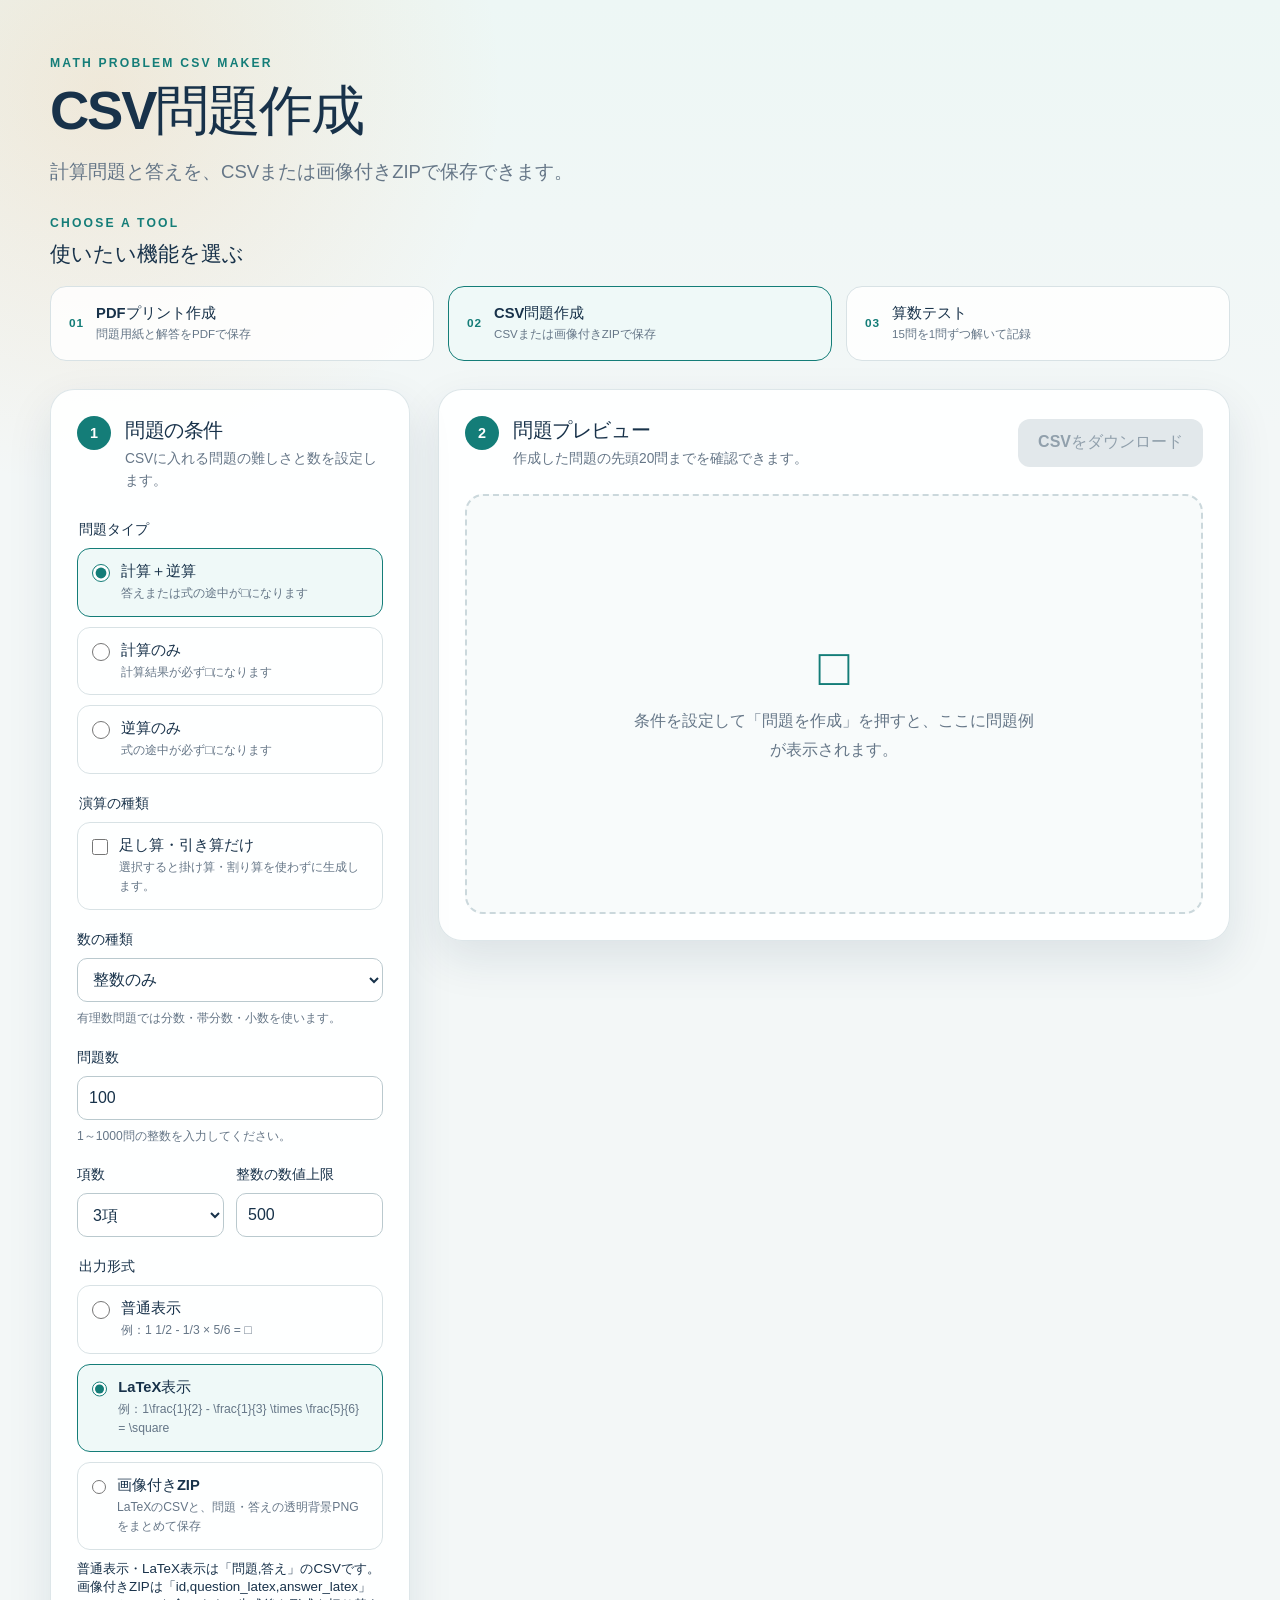
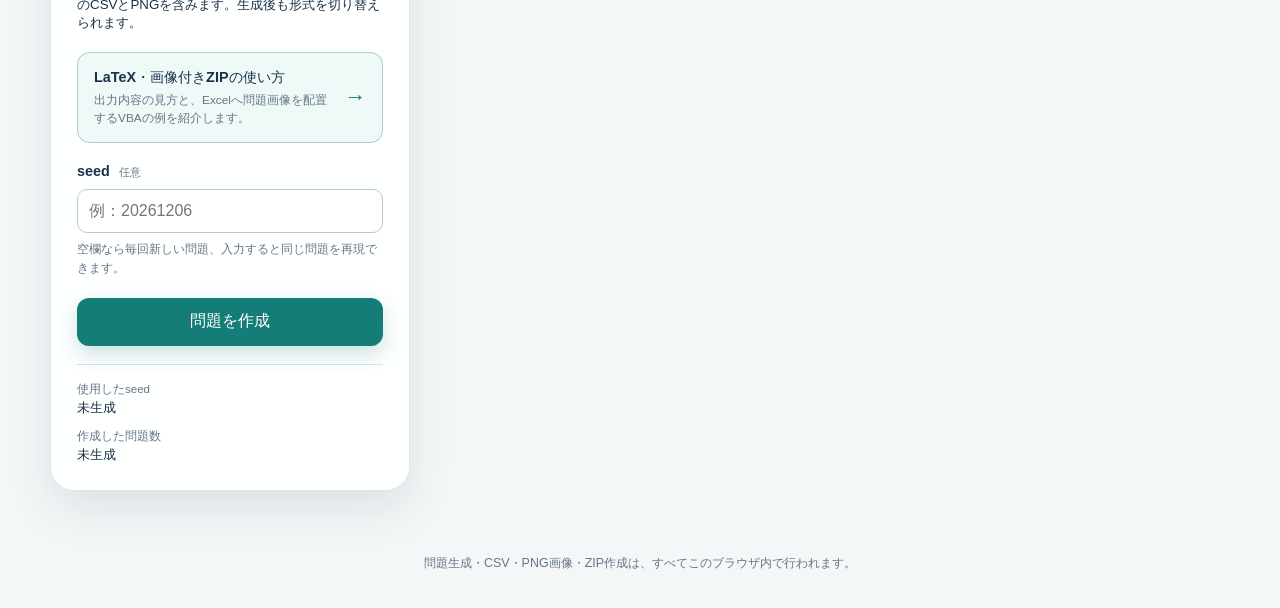
==== commit c73a1b1f: "Add features 'Add_Sub_Only'" ====
--- a/csv.html
+++ b/csv.html
@@ -11,7 +11,7 @@
   <link rel="stylesheet" href="css/style.css">
   <link id="katex-stylesheet" rel="stylesheet" href="katex/katex.min.css">
   <script defer src="katex/katex.min.js"></script>
-  <script defer src="js/generator.js"></script>
+  <script defer src="algorithm/int_problem_generator.js"></script>
   <script defer src="js/settings.js"></script>
   <script defer src="js/math-display.js"></script>
   <script defer src="vendor/html-to-image.js"></script>
@@ -87,6 +87,17 @@
           </label>
         </fieldset>
 
+        <fieldset class="form-group">
+          <legend>演算の種類</legend>
+          <label class="choice-card">
+            <input id="add-sub-only" name="add-sub-only" type="checkbox">
+            <span>
+              <strong>足し算・引き算だけ</strong>
+              <small>選択すると掛け算・割り算を使わずに生成します。</small>
+            </span>
+          </label>
+        </fieldset>
+
         <label class="form-field" for="number-type">
           <span>数の種類</span>
           <select id="number-type" name="number-type">
--- a/css/style.css
+++ b/css/style.css
@@ -375,7 +375,7 @@
   font-weight: 800;
 }
 
-/* ラジオボタンと説明文をカード状に配置する。 */
+/* ラジオボタンやチェックボックスと説明文をカード状に配置する。 */
 .choice-card {
   display: flex;
   gap: 11px;
@@ -386,7 +386,7 @@
   transition: border-color 160ms ease, background 160ms ease;
 }
 
-/* 内部のラジオボタンが選択されたら親カードの背景と枠を変える。 */
+/* 内部の選択肢が選択されたら親カードの背景と枠を変える。 */
 .choice-card:has(input:checked) {
   border-color: var(--primary);
   background: #eff9f8;
@@ -1011,11 +1011,13 @@
 
 .guide-shell {
   display: grid;
+  grid-template-columns: minmax(0, 1fr);
   gap: 24px;
   margin-bottom: 64px;
 }
 
 .guide-card {
+  min-width: 0;
   padding: clamp(24px, 5vw, 42px);
   border: 1px solid rgb(216 226 229 / 85%);
   border-radius: 24px;
@@ -1179,6 +1181,8 @@
 }
 
 .code-panel {
+  min-width: 0;
+  max-width: 100%;
   overflow: hidden;
   border: 1px solid #cbd8dc;
   border-radius: 16px;
@@ -1227,6 +1231,8 @@
 }
 
 .code-details {
+  min-width: 0;
+  max-width: 100%;
   border-top: 1px solid var(--line);
 }
 
@@ -1237,8 +1243,12 @@
 }
 
 .code-details pre {
+  box-sizing: border-box;
+  width: 100%;
+  max-width: 100%;
   max-height: 560px;
-  overflow: auto;
+  overflow-x: auto;
+  overflow-y: auto;
   margin: 0;
   padding: 20px;
   border-top: 1px solid var(--line);
@@ -1246,7 +1256,15 @@
   color: #eaf5f4;
   font-size: 0.78rem;
   line-height: 1.6;
+  white-space: pre;
   tab-size: 4;
+}
+
+/* 長い行の幅はcode要素に持たせ、ページではなくpre要素の内側だけを横スクロールさせる。 */
+.code-details code {
+  display: block;
+  width: max-content;
+  min-width: 100%;
 }
 
 /* Clipboard API非対応時のコピーに使う入力欄を、画面外へ置く。 */
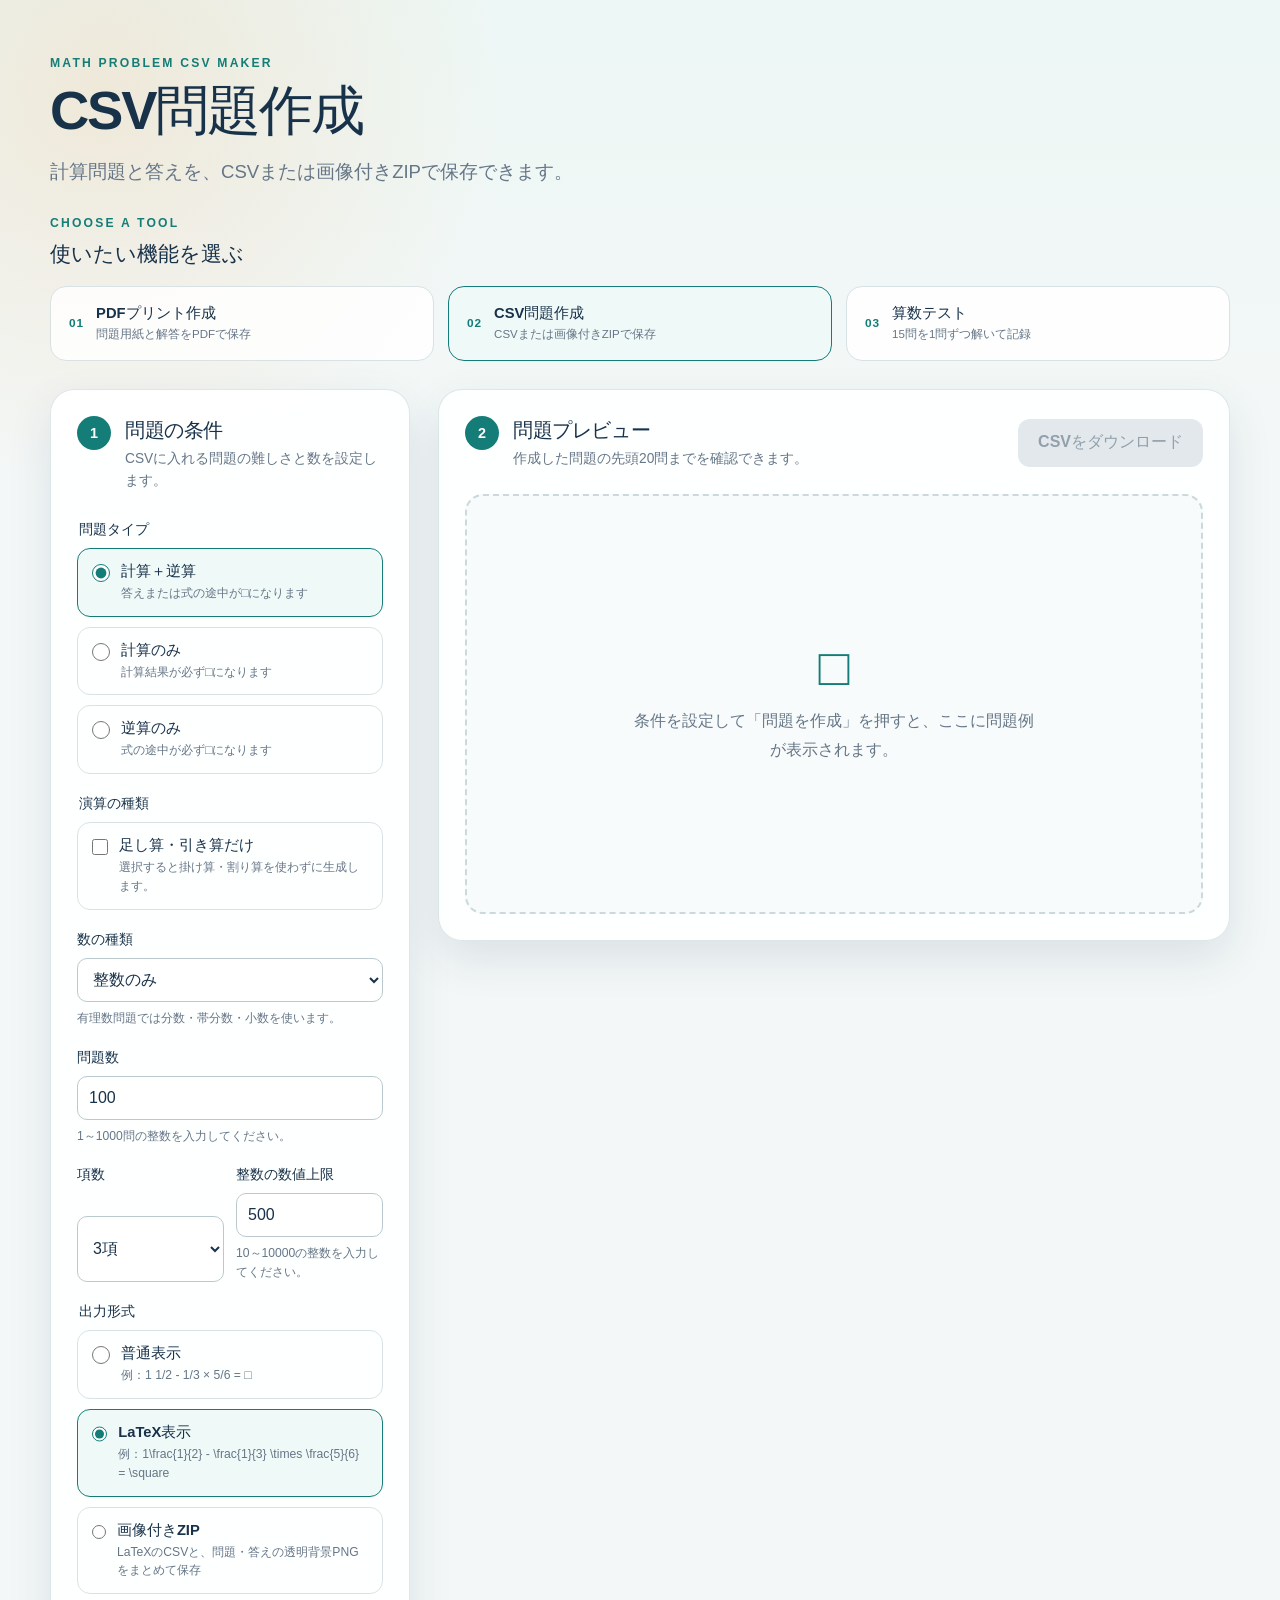
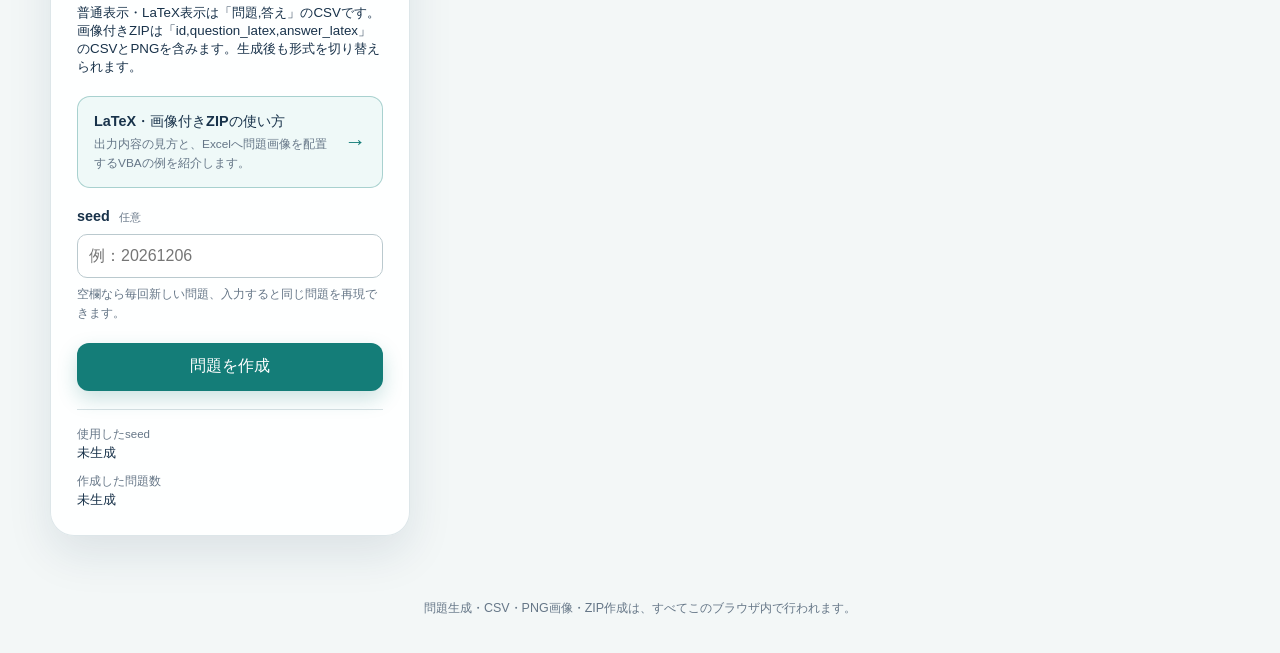
==== commit 5566084a: "Add setting config" ====
--- a/csv.html
+++ b/csv.html
@@ -11,7 +11,9 @@
   <link rel="stylesheet" href="css/style.css">
   <link id="katex-stylesheet" rel="stylesheet" href="katex/katex.min.css">
   <script defer src="katex/katex.min.js"></script>
+  <script defer src="js/site-config.js"></script>
   <script defer src="algorithm/int_problem_generator.js"></script>
+  <script defer src="js/problem-service.js"></script>
   <script defer src="js/settings.js"></script>
   <script defer src="js/math-display.js"></script>
   <script defer src="vendor/html-to-image.js"></script>
@@ -48,7 +50,7 @@
         <a class="feature-card" href="test.html">
           <span class="feature-card__number" aria-hidden="true">03</span>
           <strong>算数テスト</strong>
-          <small>15問を1問ずつ解いて記録</small>
+          <small><span data-test-size></span>問を1問ずつ解いて記録</small>
         </a>
       </div>
     </div>
@@ -110,29 +112,26 @@
 
         <label class="form-field" for="csv-problem-count">
           <span>問題数</span>
-          <input id="csv-problem-count" name="problem-count" type="number" value="100" min="1" max="1000" step="1" inputmode="numeric" required aria-describedby="csv-problem-count-help">
-          <small id="csv-problem-count-help">1～1000問の整数を入力してください。</small>
+          <input id="csv-problem-count" name="problem-count" type="number" step="1" inputmode="numeric" required aria-describedby="csv-problem-count-help">
+          <small id="csv-problem-count-help"></small>
         </label>
 
         <label id="integer-count-field" class="form-field" for="integer-count" hidden>
           <span>整数問題数</span>
-          <input id="integer-count" name="integer-count" type="number" value="50" min="0" max="100" step="1" inputmode="numeric" disabled aria-describedby="rational-count-help">
-          <small id="rational-count-help" aria-live="polite">有理数問題：50問</small>
+          <input id="integer-count" name="integer-count" type="number" min="0" step="1" inputmode="numeric" disabled aria-describedby="rational-count-help">
+          <small id="rational-count-help" aria-live="polite"></small>
         </label>
 
         <div class="form-row">
           <label class="form-field" for="term-count">
             <span>項数</span>
-            <select id="term-count" name="term-count">
-              <option value="2">2項</option>
-              <option value="3" selected>3項</option>
-              <option value="4">4項</option>
-            </select>
+            <select id="term-count" name="term-count"></select>
           </label>
 
           <label class="form-field" for="max-int">
             <span>整数の数値上限</span>
-            <input id="max-int" name="max-int" type="number" value="500" min="10" max="10000" step="1" inputmode="numeric" required>
+            <input id="max-int" name="max-int" type="number" step="1" inputmode="numeric" required aria-describedby="max-int-help">
+            <small id="max-int-help"></small>
           </label>
         </div>
 
@@ -140,13 +139,13 @@
           <legend>有理数の設定</legend>
           <label class="form-field" for="max-num">
             <span>計算結果の上限</span>
-            <input id="max-num" name="max-num" type="number" value="2" min="1" max="10" step="1" inputmode="numeric" disabled aria-describedby="max-num-help">
-            <small id="max-num-help">1～10の整数。途中の計算結果に適用します。式中の数はこの値を超える場合があります。</small>
+            <input id="max-num" name="max-num" type="number" step="1" inputmode="numeric" disabled aria-describedby="max-num-help">
+            <small id="max-num-help"></small>
           </label>
           <label class="form-field" for="max-denominator">
             <span>分母の設定</span>
-            <input id="max-denominator" name="max-denominator" type="number" value="6" min="2" max="10" step="1" inputmode="numeric" disabled aria-describedby="max-denominator-help">
-            <small id="max-denominator-help">2～10の整数。加減算で追加する数の分母の上限です。乗除算や計算結果では、より大きな分母も使います。</small>
+            <input id="max-denominator" name="max-denominator" type="number" step="1" inputmode="numeric" disabled aria-describedby="max-denominator-help">
+            <small id="max-denominator-help"></small>
           </label>
         </fieldset>
 
